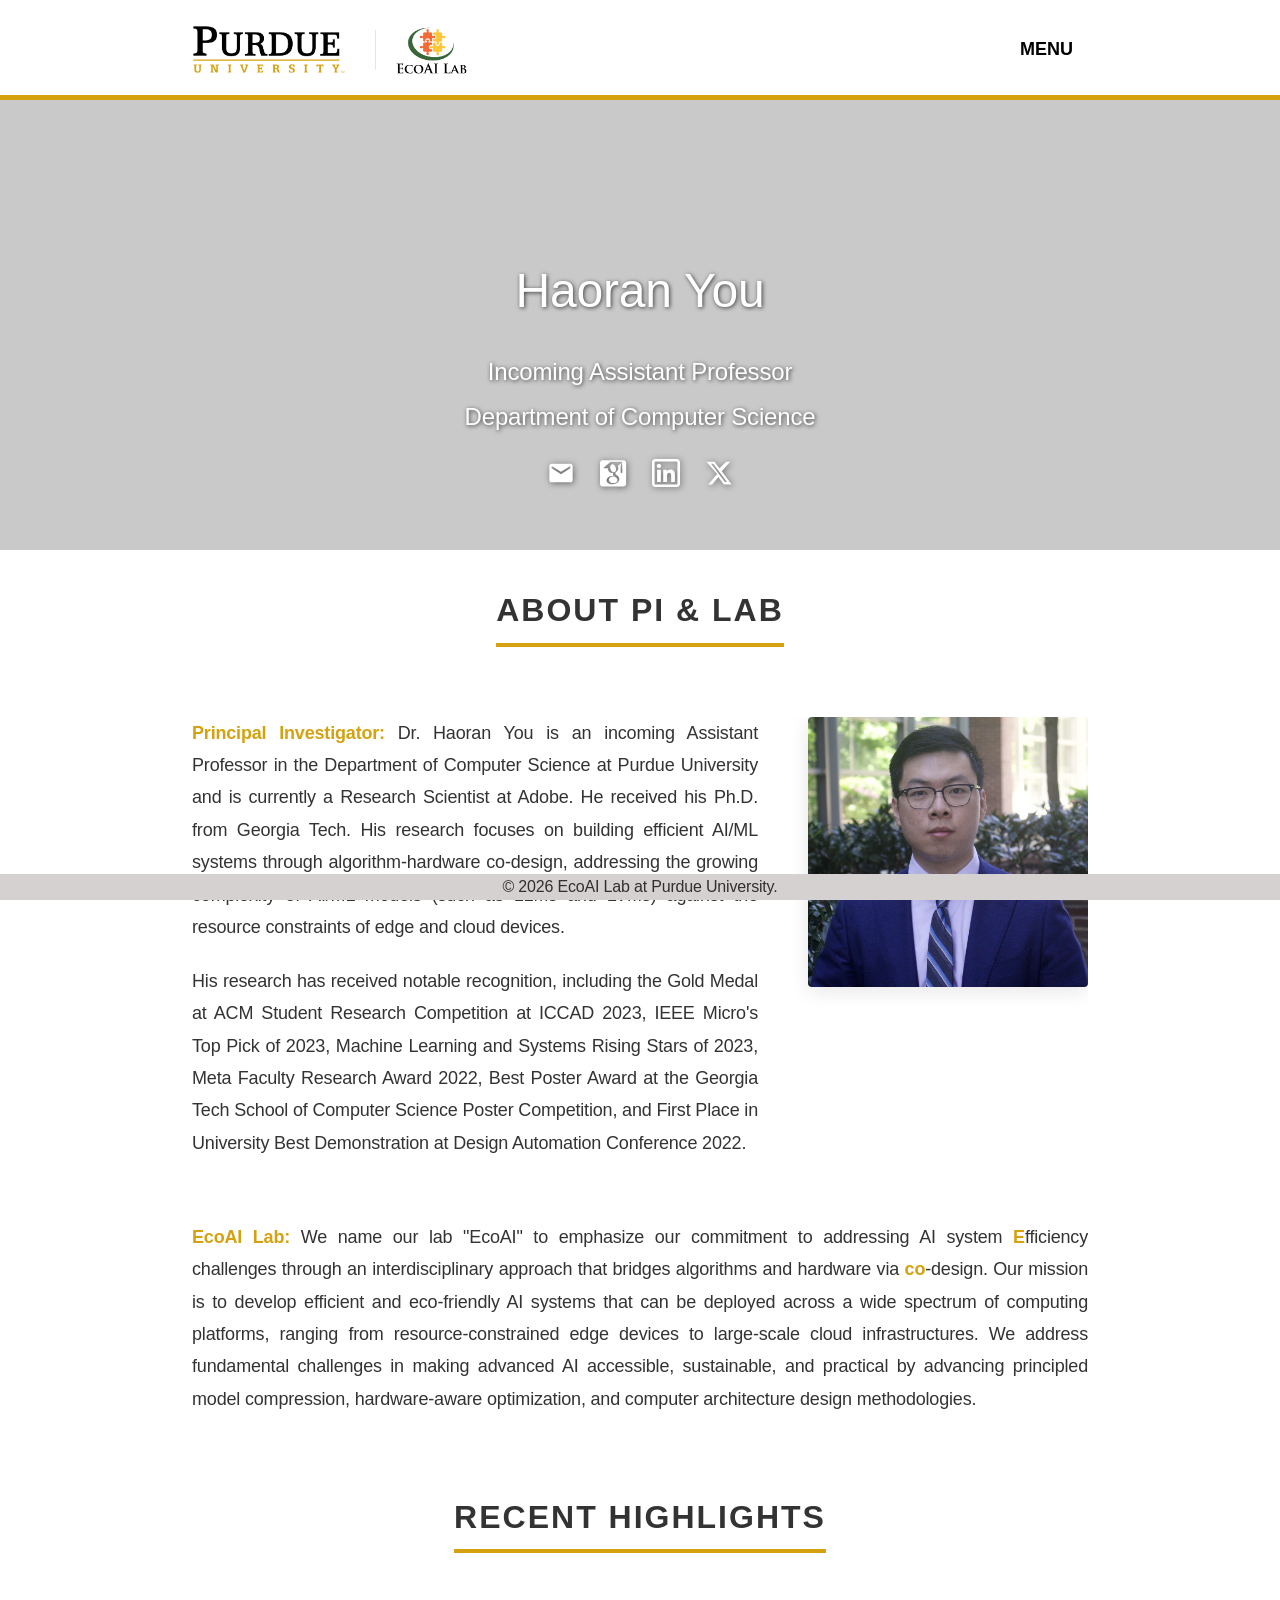
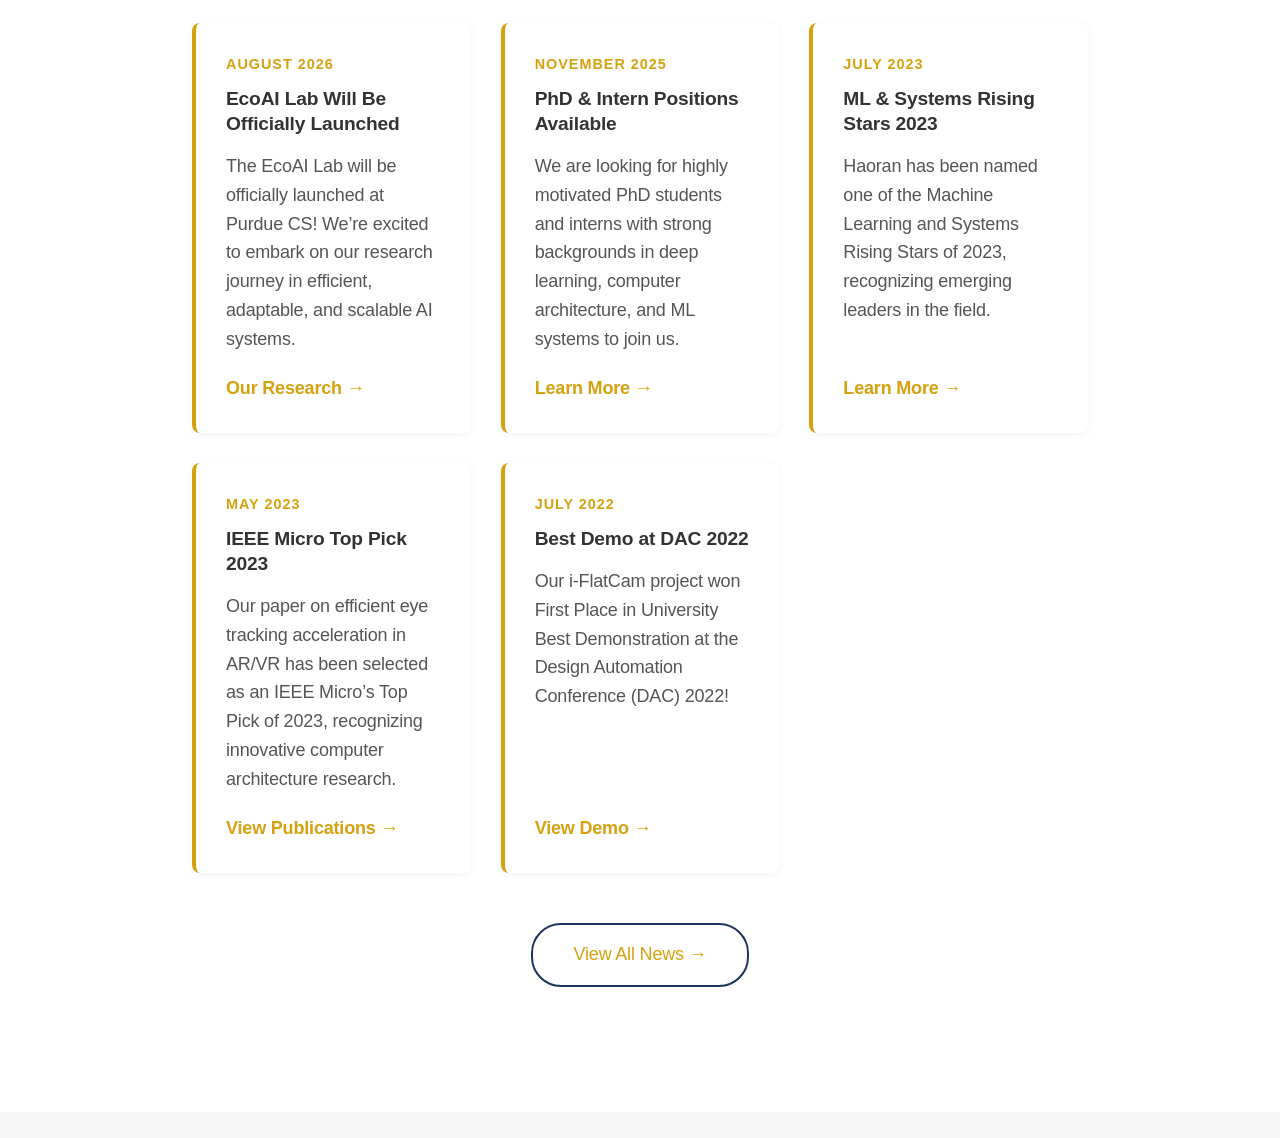
==== index.html @ 4d2df4fe "init commit" ====
<!DOCTYPE html>
<html class="no-js" lang="en-us">
<head>
	<meta name="generator" content="Hugo 0.55.6" />
	<meta charset="UTF-8">
	<meta name="viewport" content="width=device-width, initial-scale=1">
	<meta http-equiv="X-UA-Compatible" content="IE=edge">
	<title>EcoAI Lab</title>
	<script>(function(d,e){d[e]=d[e].replace("no-js","js");})(document.documentElement,"className");</script>
	<meta name="description" content="EcoAI Lab Website">
	<meta property="og:title" content="Home" />
<meta property="og:description" content="EcoAI Lab Website" />
<meta property="og:type" content="website" />
<meta property="og:url" content="http://localhost:1313/" />

<meta property="og:updated_time" content="2026-06-22T22:23:07-05:00"/>

	<meta name="twitter:card" content="summary"/>
<meta name="twitter:title" content="Home"/>
<meta name="twitter:description" content="EcoAI Lab Website"/>

	<link rel="dns-prefetch" href="//fonts.googleapis.com">
	<link rel="dns-prefetch" href="//fonts.gstatic.com">
	<link rel="alternate" type="application/rss+xml" href="/index.xml" title="EcoAI Lab">
	<link rel="stylesheet" href="https://cdnjs.cloudflare.com/ajax/libs/font-awesome/6.5.0/css/all.min.css">
	<link rel="stylesheet" href="https://fonts.googleapis.com/css?family=Open+Sans:400,400i,700">
	<link rel="stylesheet" href="/css/style.css">
	<link rel="stylesheet" href="/css/responsive-menu.css">
	<link rel="shortcut icon" href="/favicon.ico">
	
</head>
<body class="body">
	<div class="container container--outer">
		<header class="header">
	<div class="container">
		<div class="header__row">
			<div class="logo">
				<a href="https://www.purdue.edu" target="_blank" class="logo__university">
					<img src="/img/purdue-university-logo.png" alt="Purdue University" class="logo__university-img">
				</a>
				<span class="logo__separator"></span>
				<a class="logo__link" href="/" title="EcoAI Lab" rel="home">
					<img src="/img/ecoai.png" alt="EcoAI Lab" class="logo__ecoai-img">
					
				</a>
			</div>
			
<nav class="menu">
	<button class="menu__btn" aria-haspopup="true" aria-expanded="false" tabindex="0">
		<span class="menu__btn-title" tabindex="-1">Menu</span>
	</button>
	<ul class="menu__list">
		<li class="menu__item menu__item--active">
			<a class="menu__link" href="/">Home</a>
		</li>
		<li class="menu__item">
			<a class="menu__link" href="/news/">News</a>
		</li>
		<li class="menu__item">
			<a class="menu__link" href="/team/">Team</a>
		</li>
		<li class="menu__item">
			<a class="menu__link" href="/publications/">Publications</a>
		</li>
		<li class="menu__item">
			<a class="menu__link" href="/blogs/">Blogs</a>
		</li>
		<li class="menu__item">
			<a class="menu__link" href="/joinus/">Join Us</a>
		</li>
	</ul>
</nav>

		</div>
	</div>
    <script type="text/x-mathjax-config">
        MathJax.Hub.Config({ tex2jax: {inlineMath: [["$","$"],["\\(","\\)"]]} })
    </script>
</header>
		<div class="wrapper flex">
			<div class="primary">
			
<main class="main list" role="main">
	<div class="content main__content clearfix">
		<style>
.hero-section {
  position: relative;
  height: 50vh;
  min-height: 300px;
  background-image: url('/img/purdue_front_door.png');
  background-size: cover;
  background-position: center 85%;
  background-attachment: fixed;
  display: flex;
  align-items: flex-start;
  justify-content: center;
  padding: 0 5%;
  margin-left: calc(-50vw + 50%);
  margin-right: calc(-50vw + 50%);
  margin-top: -25px;
  width: 100vw;
}

.hero-section::before {
  content: '';
  position: absolute;
  top: 0;
  left: 0;
  right: 0;
  bottom: 0;
  background: rgba(255, 255, 255, 0.3);
  z-index: 1;
}

.hero-overlay {
  position: absolute;
  top: 0;
  left: 0;
  right: 0;
  bottom: 0;
  background: rgba(0, 0, 0, 0.3);
}

.hero-content {
  position: relative;
  z-index: 2;
  color: #333;
  width: 100%;
  text-align: center;
  padding-top: 160px;
}

.hero-content h1 {
  font-size: 3rem;
  margin-bottom: 30px;
  color: #fff;
  font-weight: 400;
  text-shadow: 1px 1px 4px rgba(0, 0, 0, 0.7);
}

.hero-content .prof-title {
  font-size: 1.5rem;
  color: #fff;
  margin-bottom: 5px;
  text-shadow: 1px 1px 4px rgba(0, 0, 0, 0.7);
}

.hero-content .prof-dept {
  font-size: 1.5rem;
  color: #fff;
  margin-bottom: 5px;
  text-shadow: 1px 1px 4px rgba(0, 0, 0, 0.7);
}

.hero-icons {
  margin-top: 15px;
}

.hero-icons a {
  display: inline-block;
  margin: 0 10px;
  color: #fff;
  font-size: 1.5rem;
  transition: color 0.3s;
  filter: drop-shadow(1px 1px 3px rgba(0, 0, 0, 0.5));
}

.hero-icons a:hover {
  color: #D5A10E;
}

.hero-icons svg {
  width: 28px;
  height: 28px;
  vertical-align: middle;
}

.content-section {
  position: relative;
  background: #fff;
  padding: 40px 0;
  z-index: 2;
}

.section-header {
  text-align: center;
  margin-bottom: 50px;
}

.section-header h2 {
  font-size: 2rem;
  font-weight: 700;
  text-transform: uppercase;
  letter-spacing: 2px;
  color: #333;
  display: inline-block;
  position: relative;
  padding-bottom: 15px;
}

.section-header h2::after {
  content: '';
  position: absolute;
  bottom: 0;
  left: 0;
  width: 100%;
  height: 4px;
  background: #D5A10E;
}

.bio-row {
  display: flex;
  align-items: flex-start;
  gap: 50px;
}

.bio-text {
  flex: 1;
  text-align: justify;
  text-justify: inter-word;
  hyphens: auto;
  line-height: 1.8;
  font-size: 18px;
}

.bio-text p {
  margin: 0 0 1.2em;
}

.bio-photo {
  flex: 0 0 280px;
}

.bio-photo img {
  width: 100%;
  border-radius: 4px;
  box-shadow: 0 4px 20px rgba(0, 0, 0, 0.1);
}

@media (max-width: 900px) {
  .bio-row {
    flex-direction: column-reverse;
    gap: 30px;
  }
  .bio-photo {
    flex: 0 0 auto;
    max-width: 280px;
    margin: 0 auto;
  }
}

@media (max-width: 767px) {
  .hero-content {
    padding-top: 100px;
  }
  .hero-content h1 {
    font-size: 2.2rem;
    margin-bottom: 20px;
  }
  .hero-content .prof-title,
  .hero-content .prof-dept {
    font-size: 1.2rem;
  }
  .hero-icons svg {
    width: 24px;
    height: 24px;
  }
}

/* News Section */
.news-section {
  background: #fff;
  padding: 60px 0;
}

.news-header {
  text-align: center;
  margin-bottom: 50px;
}

.news-header h2 {
  font-size: 2rem;
  font-weight: 700;
  color: #333;
  margin-bottom: 15px;
  position: relative;
  display: inline-block;
}

.news-header .header-line {
  width: 100%;
  height: 3px;
  background: #D5A10E;
  margin: 0 auto 10px;
}

.news-grid {
  display: grid;
  grid-template-columns: repeat(3, 1fr);
  gap: 30px;
  margin-bottom: 50px;
}

.news-card {
  background: #fff;
  border-radius: 8px;
  padding: 30px;
  border-left: 4px solid #D5A10E;
  box-shadow: 0 2px 10px rgba(0, 0, 0, 0.05);
  display: flex;
  flex-direction: column;
}

.news-card .news-date {
  color: #D5A10E;
  font-weight: 700;
  font-size: 0.9rem;
  text-transform: uppercase;
  letter-spacing: 1px;
  margin-bottom: 10px;
}

.news-card .news-title {
  font-size: 1.2rem;
  font-weight: 700;
  color: #333;
  margin-bottom: 15px;
  line-height: 1.3;
}

.news-card .news-desc {
  color: #555;
  line-height: 1.6;
  font-size: 18px;
  flex: 1;
  margin-bottom: 20px;
}

.news-card .news-link {
  color: #D5A10E;
  font-weight: 600;
  text-decoration: none;
  display: inline-block;
}

.news-card .news-link:hover {
  text-decoration: underline;
}

.news-btn-wrapper {
  text-align: center;
}

.news-btn {
  display: inline-block;
  padding: 15px 40px;
  border: 2px solid #1a365d;
  border-radius: 30px;
  color: #1a365d;
  font-weight: 600;
  text-decoration: none;
  transition: all 0.3s;
}

.news-btn:hover {
  background: #1a365d;
  color: #fff;
}

@media (max-width: 900px) {
  .news-grid {
    grid-template-columns: repeat(2, 1fr);
  }
}

@media (max-width: 600px) {
  .news-grid {
    grid-template-columns: 1fr;
  }
}
</style>

<div class="hero-section">
  <div class="hero-overlay"></div>
  <div class="hero-content">
    <h1>Haoran You</h1>
    <p class="prof-title">Incoming Assistant Professor</p>
    <p class="prof-dept">Department of Computer Science</p>
    <div class="hero-icons">
      <a href="mailto:haoran@purdue.edu" title="Email">
        <svg width="30" height="30" viewBox="0 0 24 24" fill="currentColor"><path d="M20 4H4c-1.1 0-2 .9-2 2v12c0 1.1.9 2 2 2h16c1.1 0 2-.9 2-2V6c0-1.1-.9-2-2-2zm0 4l-8 5-8-5V6l8 5 8-5v2z"/></svg>
      </a>
      <a href="https://scholar.google.com/citations?user=YJWCW8gAAAAJ" target="_blank" title="Google Scholar">
        <svg width="24" height="24" viewBox="128 128 820 768" fill="currentColor"><path d="M554.5 616.2c-3.9-0.5-9.9-0.7-18-0.7-13 0-25.8 0.9-38.5 2.6-12.6 1.7-25.8 4.8-39.4 9.2-13.6 4.4-25.5 10.1-35.7 16.9-10.2 6.9-18.6 16-25.2 27.4-6.6 11.4-9.9 24.4-9.9 38.8 0 13.7 2.9 26.3 8.6 37.5 5.8 11.3 13.3 20.6 22.5 27.8 9.2 7.2 19.9 13.4 32 18.4 12.1 5 24.4 8.6 36.8 10.7 12.4 2.1 24.8 3.1 37.4 3.1 14.2 0 27.9-1.6 41-4.8 13.1-3.2 25.3-8 36.4-14.4 11.2-6.4 20.1-15.3 26.9-26.9 6.7-11.5 10.1-24.9 10.1-40.1 0-6.1-0.9-12.1-2.6-18-1.7-5.9-3.5-11-5.3-15.5-1.8-4.4-5.2-9.5-9.9-15.3-4.8-5.8-8.4-10.1-10.9-12.9-2.5-2.8-7.2-7.1-14.2-12.7-7-5.6-11.5-9.2-13.4-10.7-2-1.5-7.1-5.2-15.3-11-8.2-5.8-12.7-9-13.4-9.4zM572.5 312.3c-7.6-15.3-17.9-28-30.9-38.1-13-10.1-27.4-15.1-43.1-15.1-10.3 0-20.4 2.4-30.4 7.2-9.9 4.8-18.1 11.2-24.5 19.3-11.3 14.5-16.9 34.1-16.9 58.9 0 11.3 1.2 23.2 3.7 35.9 2.5 12.6 6.3 25.3 11.6 37.9 5.3 12.6 11.7 24 19.1 34 7.5 10.1 16.7 18.3 27.6 24.7s22.8 9.6 35.5 9.6c9.1 0 18.6-2 28.5-6.1 9.9-4 18-9.4 24.1-16 13-13.7 19.5-33.2 19.5-58.5 0-14.5-2.1-29.9-6.3-46.2-4-16.3-9.9-32.1-17.5-47.5z" /><path d="M814.1 136.4H208c-44 0-80 36-80 80v612.9c0 44 36 80 80 80h606.1c44 0 80-36 80-80V216.4c0-44-36-80-80-80z m-41.8 71.1s-18.7 22.8 4.2 64.4c0 0 4.2 13.1 3.5 21.5 0 0-7.5 39.4 0.1 74 0 0 8.9 108.7 0.5 127.3 0 0-3.4 24.9-27.6 20.1 0 0-22.1 0-21.5-42.2 0 0-2.8-28.4 0-82.4 0 0 4.2-42.9 2.8-69.9 0 0-4.2-33.2 1.4-45 0 0 13.8-18.7 11.1-47.1l-0.5-1.9-98.7 77.4c1.3 2.2 2.6 4.3 3.8 6.5 9.3 17.2 14 36.8 14 58.9 0 17.7-3 33.6-9 47.7-6 14.1-13.3 25.5-21.9 34.2-8.6 8.7-17.1 16.7-25.6 23.9-8.5 7.2-15.7 14.8-21.7 22.6-6 7.9-9 15.9-9 24.3 0 8.8 3.9 17.5 11.8 25.9 7.9 8.5 17.3 16.8 28.3 25s22.1 17.2 33.3 27.1c11.2 9.8 20.7 22.6 28.5 38.3 7.9 15.7 11.8 33.1 11.8 52.3 0 22.3-6 43.6-18 63.7-17.4 29.9-43.1 52-77.1 66.1-34 14.1-70.6 21.2-109.9 21.2-32.4 0-62.6-5.1-90.7-15.3-28.1-10.2-49.3-27.1-63.5-50.6-8.8-14.5-13.3-30.5-13.3-48.2 0-19.9 5.5-38.3 16.4-55.2 10.9-16.9 25.5-31 43.6-42.3 32-20.1 81.6-32.4 148.6-36.8-7.9-10.1-13.7-19.1-17.5-27.1-3.8-8-5.7-17-5.7-27.1 0-9.8 2.6-20.2 7.7-31.3-11.3 1-19.6 1.5-25 1.5-36.3 0-66.9-11.8-91.8-35.5-24.9-23.7-37.4-53.7-37.4-90 0-4.3 0.2-8.5 0.6-12.7H220L437.3 182.6H802l-31.4 24.6 1.7 0.3z" /></svg>
      </a>
      <a href="https://www.linkedin.com/in/haoranyou" target="_blank" title="LinkedIn">
        <svg width="24" height="24" viewBox="0 0 352 352" fill="currentColor"><path d="M0,40v272c0,21.9,18.1,40,40,40h272c21.9,0,40-18.1,40-40V40c0-21.9-18.1-40-40-40H40C18.1,0,0,18.1,0,40z M312,32 c4.6,0,8,3.4,8,8v272c0,4.6-3.4,8-8,8H40c-4.6,0-8-3.4-8-8V40c0-4.6,3.4-8,8-8H312z M59.5,87c0,15.2,12.3,27.5,27.5,27.5 c15.2,0,27.5-12.3,27.5-27.5c0-15.2-12.3-27.5-27.5-27.5C71.8,59.5,59.5,71.8,59.5,87z M187,157h-1v-21h-45v152h47v-75 c0-19.8,3.9-39,28.5-39c24.2,0,24.5,22.4,24.5,40v74h47v-83.5c0-40.9-8.7-72-56.5-72C208.5,132.5,193.3,145.1,187,157z M64,288h47.5 V136H64V288z"/></svg>
      </a>
      <a href="https://x.com/ranery1998" target="_blank" title="X">
        <svg width="24" height="24" viewBox="0 0 24 24" fill="currentColor"><path d="M18.244 2.25h3.308l-7.227 8.26 8.502 11.24H16.17l-4.714-6.231-5.401 6.231H2.745l7.73-8.835L1.254 2.25H8.08l4.253 5.622zm-1.161 17.52h1.833L7.084 4.126H5.117z"/></svg>
      </a>
    </div>
  </div>
</div>

<div class="content-section">

<div class="section-header">
  <h2>About PI & Lab</h2>
</div>

<div class="bio-row">
  <div class="bio-text">
    <p>
    <strong style="color:#D5A10E">Principal Investigator:</strong> 
    Dr. Haoran You is an incoming Assistant Professor in the Department of Computer Science at Purdue University and is currently a Research Scientist at Adobe.
    <!-- Previously, he was a Research Scientist at Adobe, where he developed efficient GenAI models achieving 33% lower serving cost for Generative Fill and Remove tools in Photoshop, Lightroom, Express, and Firefly.  -->
    He received his Ph.D. from Georgia Tech. His research focuses on building efficient AI/ML systems through algorithm-hardware co-design, addressing the growing complexity of AI/ML models (such as LLMs and LVMs) against the resource constraints of edge and cloud devices.
    </p>
    <p>
    His research has received notable recognition, including the Gold Medal at ACM Student Research Competition at ICCAD 2023, IEEE Micro's Top Pick of 2023, Machine Learning and Systems Rising Stars of 2023, Meta Faculty Research Award 2022, Best Poster Award at the Georgia Tech School of Computer Science Poster Competition, and First Place in University Best Demonstration at Design Automation Conference 2022.
    </p>
    </p>
  </div>
  <div class="bio-photo">
    <img src="/img/haoran_profile_new.png" alt="Haoran You">
  </div>
</div>
</div>

<div class="bio-row">
<div class="bio-text">
    <p>
  <strong style="color:#D5A10E">EcoAI Lab:</strong>
  We name our lab "EcoAI" to emphasize our commitment to addressing AI system <strong style="color:#D5A10E">E</strong>fficiency challenges through an interdisciplinary approach that bridges algorithms and hardware via <strong style="color:#D5A10E">co</strong>-design. Our mission is to develop efficient and eco-friendly AI systems that can be deployed across a wide spectrum of computing platforms, ranging from resource-constrained edge devices to large-scale cloud infrastructures. We address fundamental challenges in making advanced AI accessible, sustainable, and practical by advancing principled model compression, hardware-aware optimization, and computer architecture design methodologies.
    </p>
</div>
</div>

<div class="news-section">

  <div class="section-header">
    <h2>Recent Highlights</h2>
  </div>

<p><div class="news-grid">
    <div class="news-card">
      <div class="news-date">August 2026</div>
      <div class="news-title">EcoAI Lab Will Be Officially Launched</div>
      <div class="news-desc">The EcoAI Lab will be officially launched at Purdue CS! We&rsquo;re excited to embark on our research journey in efficient, adaptable, and scalable AI systems.</div>
      <a href="/publications/" class="news-link">Our Research →</a>
    </div>
    <div class="news-card">
      <div class="news-date">November 2025</div>
      <div class="news-title">PhD &amp; Intern Positions Available</div>
      <div class="news-desc">We are looking for highly motivated PhD students and interns with strong backgrounds in deep learning, computer architecture, and ML systems to join us.</div>
      <a href="/joinus/" class="news-link">Learn More →</a>
    </div>
    <div class="news-card">
      <div class="news-date">July 2023</div>
      <div class="news-title">ML &amp; Systems Rising Stars 2023</div>
      <div class="news-desc">Haoran has been named one of the Machine Learning and Systems Rising Stars of 2023, recognizing emerging leaders in the field.</div>
      <a href="https://mlcommons.org/2023/07/introducing-the-2023-mlcommons-rising-stars/" class="news-link">Learn More →</a>
    </div>
    <div class="news-card">
      <div class="news-date">May 2023</div>
      <div class="news-title">IEEE Micro Top Pick 2023</div>
      <div class="news-desc">Our paper on efficient eye tracking acceleration in AR/VR has been selected as an IEEE Micro&rsquo;s Top Pick of 2023, recognizing innovative computer architecture research.</div>
      <a href="https://ieeexplore.ieee.org/document/10123119" class="news-link">View Publications →</a>
    </div>
    <div class="news-card">
      <div class="news-date">July 2022</div>
      <div class="news-title">Best Demo at DAC 2022</div>
      <div class="news-desc">Our i-FlatCam project won First Place in University Best Demonstration at the Design Automation Conference (DAC) 2022!</div>
      <a href="img/i-FlatCam-demo.gif" class="news-link">View Demo →</a>
    </div>
  </div>
    <div class="news-btn-wrapper">
    <a href="/news/" class="news-btn">View All News →</a>
  </div></p>

<p></div></p>

	</div>
</main>

			</div>
			
		</div>
		<footer class="footer">
	<div class="container footer__container flex">
		
		<div class="footer__copyright">
			&copy; 2026 EcoAI Lab at Purdue University.
		</div>
	</div>
    <script async src="//busuanzi.ibruce.info/busuanzi/2.3/busuanzi.pure.mini.js">
    </script>
    
</footer>
	</div>
<script async defer src="/js/menu.js"></script>
<script src="/js/responsive-menu.js"></script><script data-no-instant>document.write('<script src="/livereload.js?port=1313&mindelay=10"></' + 'script>')</script></body>
</html>
---- css/style.css ----
*,
*::before,
*::after {
	box-sizing: border-box;
}

article,
aside,
dialog,
figcaption,
figure,
footer,
header,
hgroup,
main,
nav,
section {
	display: block;
}

:focus::-webkit-input-placeholder {
	color: transparent;
}

:focus::-moz-placeholder {
	color: transparent;
}

:focus:-moz-placeholder {
	color: transparent;
}

:focus:-ms-input-placeholder {
	color: transparent;
}

/* Structure */
html {
	font-size: 100%;
	-ms-text-size-adjust: none;
	-webkit-text-size-adjust: none;
}

html {
	overflow-y: scroll;
}

body {
	margin: 0;
	font-family: 'Inter', -apple-system, BlinkMacSystemFont, 'Segoe UI', sans-serif;
	font-size: 18px;
	font-weight: 450;
	line-height: 1.65;
	letter-spacing: -0.01em;
	word-wrap: break-word;
	background: #f7f7f7;
	color: #333;
	-webkit-font-smoothing: antialiased;
	min-height: 100vh;
	display: flex;
	flex-direction: column;
}

.container {
	position: relative;
	width: 100%;
	max-width: 100%;
	/* max-width: 1330px; */
	margin: 0 auto;
	padding: 0;
	box-sizing: border-box;
}

.container--outer {
	margin: 0 auto;
	width: 100%;
	flex: 1;
	display: flex;
	flex-direction: column;
	/* box-shadow: 0 0 10px rgba(50, 50, 50, .17); */
}

.wrapper {
	padding: 25px 15%;
	background: #fff;
	flex: 1;
}

.flex {
	display: -webkit-flex;
	display: flex;
}

.primary {
	-webkit-flex: 1 0 100%;
	flex: 1 0 100%;
	-webkit-order: 1;
	order: 1;
	min-width: 0;
}

.sidebar {
	-webkit-flex: 1 0 31.66%;
	flex: 1 0 31.66%;
	-webkit-order: 2;
	order: 2;
	min-width: 0;
	margin: 0 0 0 2.5%;
}

.sidebar--left {
	-webkit-order: 0;
	order: 0;
	margin: 0 2.5% 0 0;
}

.clearfix {
	display: block;
}

.clearfix::after {
	display: block;
	height: 0;
	padding: 0;
	margin: 0;
	clear: both;
	line-height: 0;
	visibility: hidden;
	content: "";
}

input,
button,
select,
optgroup,
textarea {
	margin: 0;
	font-family: inherit;
	font-size: inherit;
	line-height: inherit;
}

/* Button */
.btn {
	padding: 5px 10px;
	font-weight: 700;
	color: #fff;
	white-space: pre-line;
	background: #2a2a2a;
}

.btn:hover {
	color: #fff;
	background: #D5A10E;
}

/* Animation */
.menu__item,
.btn {
	transition: background-color .25s ease-out;
}

/* Typography */
h1,
h2,
h3,
h4,
h5,
h6 {
	margin: 0 0 20px;
	margin: 0 0 1.25rem;
	font-weight: 700;
	line-height: 1.3;
	color: #000;
}

h1 {
	font-size: 32px;
	font-size: 2rem;
}

h2 {
	font-size: 24px;
	font-size: 1.5rem;
}

h3 {
	font-size: 20px;
	font-size: 1.25rem;
}

h4 {
	font-size: 18px;
	font-size: 1.125rem;
}

h5 {
	font-size: 16px;
	font-size: 1rem;
}

h6 {
	font-size: 16px;
	font-size: 1rem;
}

a {
	color: #000;
	/* color: #D5A10E; */
	text-decoration: none;
}

a:hover {
	color: #D5A10E;
}

hr {
	margin: 0 0 20px;
	border: 0;
	border-top: 1px solid #dadada;
}

p {
	margin: 0 0 20px;
	margin: 0 0 1.25rem;
}

b,
strong {
	font: inherit;
	/* font-weight: 700; */
	font-weight: 600;
}

i,
em {
	font: inherit;
	font-style: italic;
}

ol,
ul {
	padding: 0;
	margin: 0;
}

small {
	font-size: 12px;
	font-size: .75rem;
}

mark {
	background-color: #fd5;
}

figure {
	margin: 0 0 20px;
	margin: 0 0 1.25rem;
}

figcaption {
	margin-top: 4px;
	margin-top: .25rem;
	color: #666;
}

figcaption h4 {
	margin: 0;
	color: inherit;
}

pre,
code,
kbd,
samp {
	font-family: SFMono-Regular, Menlo, Monaco, Consolas, "Liberation Mono", "Courier New", monospace;
	font-size: inherit;
}

pre,
code {
	background-color: #f5f5f5;
	border: 1px solid #ebebeb;
}

code {
	padding: 0 5px;
	color: #c33;
}

pre {
	display: block;
	padding: 0;
	padding: 1.25rem;
	margin-bottom: 20px;
	margin-bottom: 1.25rem;
	overflow: auto;
	color: #000;
}

pre code {
	padding: 0;
	color: inherit;
	white-space: inherit;
	background: inherit;
	border: 0;
}

kbd {
	padding: 2px 3px;
	color: #fff;
	background-color: #2a2a2a;
}

blockquote {
	display: block;
	padding: 5px 0 5px 15px;
	margin: 0 0 20px;
	margin: 0 0 1.25rem;
	line-height: 1.6;
	border-left: 5px solid #D5A10E;
}

blockquote p:last-child {
	margin: 0;
}

blockquote footer {
	text-align: right;
}

sup,
sub {
	font-size: 10px;
	font-size: .625rem;
	font-style: normal;
}

sup {
	vertical-align: super;
}

sub {
	vertical-align: sub;
}

abbr[title] {
	text-decoration: none;
	cursor: help;
	border-bottom: 1px dotted #000;
}

q {
	font-style: italic;
}

address {
	margin-bottom: 20px;
	margin-bottom: 1.25rem;
	font-family: "Consolas", Courier New, Courier, monospace;
	line-height: 1.5;
}

dl {
	margin: 0 0 10px 20px;
}

dt,
dd {
	display: list-item;
}

dt {
	font-weight: bold;
	list-style-type: square;
}

dd {
	margin-left: 20px;
	list-style-type: circle;
}

select {
	max-width: 100%;
}

.warning {
	padding: 20px 10px;
	text-align: center;
	border: 1px solid #ddd;
}

.warning__icon {
	margin-bottom: 20px;
	fill: #ddd;
}

/* Header */
.header {
	background: #fff;
	position: sticky;
	top: 0;
	z-index: 1000;
}

.header__row {
	display: flex;
	align-items: center;
	justify-content: space-between;
	padding: 25px 15%;
	position: relative;
}

.header__row::after {
	content: '';
	position: absolute;
	bottom: 0;
	left: 50%;
	transform: translateX(-50%);
	width: 100vw;
	height: 5px;
	background: #D5A10E;
}

.logo {
	display: flex;
	align-items: center;
}

.logo__link {
	display: flex;
	flex-direction: column;
	justify-content: center;
	text-transform: none;
}

.logo__title {
	font-size: 32px;
	font-size: 2rem;
	font-weight: 700;
	line-height: 1;
	color: #000;
}

.logo__tagline {
	display: inline-block;
	padding-top: 10px;
	margin-top: 10px;
	font-size: 14px;
	font-size: .875rem;
	font-weight: 700;
	line-height: 1;
	color: #D5A10E;
	border-top: 1px solid #ebebeb;
}

.logo__university {
	display: inline-block;
	margin-right: 8px;
}

.logo__university-img {
	height: 50px;
	width: auto;
}

.logo__ecoai-img {
	height: 50px;
	width: auto;
}

.logo__separator {
	display: inline-block;
	width: 1px;
	height: 40px;
	background: rgba(0, 0, 0, .1);
	margin: 0 20px;
	vertical-align: middle;
}

.divider {
	height: 5px;
	margin: 0;
	background: #D5A10E;
	border: 0;
}

/* Main menu */
.no-js .menu__btn {
	display: none;
}

.menu__btn {
	display: block;
	width: 100%;
	padding: 0;
	font: inherit;
	color: #000;
	background: #fff;
	border: 0;
	outline: 0;
}

.menu__btn-title {
	position: relative;
	display: block;
	padding: 10px 15px;
	padding: .625rem .9375rem;
	font-weight: 700;
	text-align: right;
	text-transform: uppercase;
	cursor: pointer;
	-webkit-user-select: none;
	-moz-user-select: none;
	-ms-user-select: none;
	-o-user-select: none;
	user-select: none;
}

:focus > .menu__btn-title {
	box-shadow: inset 0 0 1px 3px #D5A10E;
}

button:not(:-moz-focusring):focus > .menu__btn-title {
	box-shadow: none;
}

.menu__btn:focus,
.menu__btn-title:focus {
	outline: 0;
}

.js .menu__btn--active {
	color: #D5A10E;
}

.menu__list {
	list-style: none;
	background: #fff;
}

.menu__item:hover {
	background: transparent;
}

.menu__item:first-child {
	border: 0;
}

.menu__item--active .menu__link {
	color: #D5A10E;
}

.menu__link {
	display: block;
	padding: 10px 15px;
	padding: .625rem .9375rem;
	font-weight: 700;
	color: #000;
	text-transform: uppercase;
}

.menu__link:hover {
	color: #D5A10E;
}

.js .menu__list {
	position: absolute;
	z-index: 1000;
	width: auto;
	right: 0;
	top: 100%;
	visibility: hidden;
	-webkit-transform: scaleY(0);
	transform: scaleY(0);
	-webkit-transform-origin: top right;
	transform-origin: top right;
	background: rgba(42, 42, 42, 0.95);
	border-radius: 4px;
	box-shadow: 0 4px 12px rgba(0, 0, 0, 0.3);
	min-width: 150px;
}

.js .menu__list--active {
	visibility: visible;
	-webkit-transform: scaleY(1);
	transform: scaleY(1);
}

.js .menu__list .menu__link {
	color: #fff;
	display: block;
	padding: 12px 20px;
}

.js .menu__list .menu__link:hover {
	background: rgba(255, 255, 255, 0.1);
	color: #fff;
}

.menu__list--transition {
	transition: visibility .15s ease, transform .15s ease, -webkit-transform .15s ease;
}

@media screen and (min-width: 767px) {
	.menu {
		border-bottom: none;
	}

	.menu__btn {
		display: none;
	}

	.menu__list,
	.js .menu__list {
		position: relative;
		display: -webkit-flex;
		display: flex;
		-webkit-flex-wrap: wrap;
		flex-wrap: wrap;
		visibility: visible;
		border: 0;
		-webkit-transform: none;
		transform: none;
		border-radius: 4px;
		overflow: hidden;
		background: #fff;
		box-shadow: none;
		min-width: auto;
		width: auto;
		right: auto;
		top: auto;
	}

	.js .menu__list .menu__link {
		color: #000;
		padding: 10px 15px;
	}

	.js .menu__list .menu__link:hover {
		background: transparent;
		color: #D5A10E;
	}

	.menu__item {
		border-left: 1px solid rgba(0, 0, 0, .1);
	}
}

/* Posts/Pages */
.post__header,
.main__header {
	margin-bottom: 20px;
	margin-bottom: 1.25rem;
}

.main__title {
	font-size: 28px;
	font-size: 1.75rem;
}

.main {
	margin: 0;
	padding: 0;
	width: 100%;
}

.main__content {
	margin-bottom: 20px;
	margin-bottom: 1.25rem;
	margin-left: 0;
	padding-left: 0;
}

.main__content > *:first-child {
	margin-top: 0;
}

.meta {
	font-size: 13px;
	font-size: .8125rem;
	vertical-align: baseline;
}

.meta,
.meta a {
	color: #666;
}

.meta a:hover {
	color: #D5A10E;
}

.meta__item {
	display: inline;
	margin-left: 15px;
}

.meta__item:first-child {
	margin-left: 0;
}

.meta__icon {
	margin-right: 5px;
	vertical-align: middle;
	fill: #c4c4c4;
}

.meta__text {
	vertical-align: middle;
}

.post__title {
	margin: 0;
}

.post__meta {
	padding: 5px 0;
	margin-top: 10px;
	margin-top: .625rem;
	border-top: 1px dotted #ebebeb;
	border-bottom: 1px dotted #ebebeb;
}

.post__lead {
	margin-top: 4px;
	margin-top: .25rem;
	margin-bottom: 0;
	font-size: 16px;
	font-size: 1rem;
	font-style: italic;
}

.post__thumbnail {
	max-width: 1030px;
	margin: 0 0 20px;
	margin-bottom: 0 0 1.25rem;
}

.post__thumbnail img {
	width: 100%;
}

.content a,
.warning a {
	/* font-weight: 700; */
	font-weight: 500;
	color: #D5A10E;
}

.content a:hover,
.warning a:hover {
	color: #D5A10E;
	text-decoration: underline;
}

.content .alignnone {
	display: block;
	margin: 20px 0;
	margin: 1.25rem 0;
}

.content .aligncenter {
	display: block;
	margin: 20px auto;
	margin: 1.25rem auto;
}

.content .alignleft {
	display: inline;
	float: left;
	margin: 5px 20px 20px 0;
	margin: .3125rem 1.25rem 1.25rem 0;
}

.content .alignright {
	display: inline;
	float: right;
	margin: 5px 0 20px 20px;
	margin: .3125rem 0 1.25rem 1.25rem;
}

.content ul {
	list-style: square;
}

.content ol {
	list-style: decimal;
}

.content ul,
.content ol {
	margin: 0 0 20px 40px;
}

.content ul ul,
.content ol ol,
.content ol ul,
.content ul ol {
	margin: 0 0 0 40px;
}

.content li {
	margin-bottom: 5px;
}

.post__footer {
	margin-top: 20px;
	margin-top: 1.25rem;
}

/* Post tags */
.tags {
	margin-bottom: 20px;
	margin-bottom: 1.25rem;
	font-size: 12px;
	font-size: .75rem;
	line-height: 1;
	color: #fff;
}

.tags__list {
	list-style: none;
}

.tags__item {
	float: left;
	margin: 0 6px 6px 0;
	margin: 0 .375rem .375rem 0;
	text-transform: uppercase;
	background: #2a2a2a;
}

.tags__item:hover {
	background: #D5A10E;
}

.tags__link,
.tags__link:hover {
	display: block;
	padding: 10px 15px;
}

.tags__badge {
	float: left;
	width: 32px;
	height: 32px;
	padding: 8px;
	margin-right: 6px;
	background: #D5A10E;
	fill: #fff;
}

/* Table of Contents */
.toc {
	margin-bottom: 20px;
	font-weight: 700;
	color: #7a8288;
	background: #fff;
	border-color: #ebebeb;
	border-style: solid;
	border-top-width: 1px;
	border-right-width: 1px;
	border-bottom-width: 0;
	border-left-width: 1px;
}

.toc__title {
	padding: 5px 10px;
	color: #fff;
	text-transform: uppercase;
	-webkit-user-select: none;
	-moz-user-select: none;
	-ms-user-select: none;
	-o-user-select: none;
	user-select: none;
	background: #2a2a2a;
}

.toc__menu ul {
	margin: 0;
	list-style: none;
}

.toc__menu ul ul ul a {
	padding-left: 25px;
}

.toc__menu ul ul ul ul a {
	padding-left: 45px;
}

.toc__menu ul ul ul ul ul a {
	padding-left: 65px;
}

.toc__menu ul ul ul ul ul ul a {
	padding-left: 85px;
}

.toc__menu li {
	margin: 0;
}

.toc__menu a {
	display: block;
	padding: 5px 10px;
	color: #D5A10E;
	border-bottom: 1px solid #ebebeb;
}

.toc__menu a:hover {
	text-decoration: underline;
}

/* Author Box */
.authorbox {
	padding: 25px 0;
	margin-bottom: 25px;
	line-height: 1.5;
	border-top: 1px solid #ebebeb;
	border-bottom: 1px solid #ebebeb;
}

.authorbox__avatar {
	float: left;
	padding: 3px;
	margin: 0 25px 0 0;
	border: 1px solid #ebebeb;
}

.authorbox__header {
	margin-bottom: 10px;
}

.authorbox__name {
	font-size: 16px;
	font-size: 1rem;
	font-weight: 700;
}

/* List content */
.list__item {
	padding-bottom: 20px;
	padding-bottom: 1.25rem;
	margin-bottom: 20px;
	margin-bottom: 1.25rem;
	border-bottom: 1px solid #ebebeb;
}

.list__header {
	margin-bottom: 10px;
	margin-bottom: .625rem;
}

.list__meta {
	margin-top: 5px;
}

.list__thumbnail {
	float: left;
	margin: 0 20px 0 0;
}

.list__thumbnail img {
	width: 100%;
	max-width: 235px;
}

.list__footer-readmore {
	float: right;
	margin-top: 10px;
}

/* Pagination */
.pagination {
	margin-top: 20px;
}

.pagination__item {
	display: inline-block;
	padding: 10px 15px;
	font-weight: 700;
	color: #000;
	background: #f5f5f5;
}

.pagination__item:hover,
.pagination__item--current {
	color: #fff;
	background: #D5A10E;
}

/* Post Navigation */
.post-nav {
	-webkit-justify-content: space-between;
	justify-content: space-between;
	padding-top: 25px;
	padding-bottom: 25px;
	margin-bottom: 25px;
	border-bottom: 1px solid #ebebeb;
}

.post-nav__caption {
	display: block;
	margin-bottom: 5px;
	font-weight: 700;
	line-height: 1;
	text-transform: uppercase;
}

.post-nav__post-title {
	margin-bottom: 0;
	overflow: hidden;
	font-size: 13px;
	font-size: .8125rem;
}

.post-nav__item {
	-webkit-flex: 1 1 50%;
	flex: 1 1 50%;
	max-width: 48%;
}

.post-nav__item--next {
	margin-left: auto;
	text-align: right;
}

.post-nav__link {
	display: block;
}

/* Images / Video */
img {
	width: auto\9; /* ie8 */
	max-width: 100%;
	height: auto;
	vertical-align: bottom;
}

iframe,
embed,
object,
video {
	max-width: 100%;
}

/* Table */
table {
	width: 100%;
	margin-bottom: 20px;
	margin-bottom: 1.25rem;
	border-spacing: 0;
	border-collapse: collapse;
	border-top: 1px solid #ebebeb;
	border-left: 1px solid #ebebeb;
}

td,
th {
	padding: 5px 10px;
	border-right: 1px solid #ebebeb;
	border-bottom: 1px solid #ebebeb;
}

th {
	font-weight: 700;
}

/* Forms */
input {
	padding: 5px;
	font-size: 12px;
	vertical-align: middle;
	background: #f5f5f5;
	border: 1px solid #ebebeb;
	transition: all .25s ease-in-out;
}

input[type=text],
input[type=email],
input[type=tel],
input[type=url] {
	width: 60%;
}

input[type=text]:hover,
input[type=email]:hover,
input[type=tel]:hover,
input[type=url]:hover,
textarea:hover {
	border: 1px solid #aaa;
}

input[type=submit],
input[type=reset] {
	display: inline-block;
	min-width: 150px;
	padding: 10px 15px;
	font-weight: 700;
	color: #fff;
	text-transform: uppercase;
	cursor: pointer;
	background: #2a2a2a;
	border: 0;
	transition: all .1s linear;
	-webkit-appearance: none;
}

input[type=submit]:hover,
input[type=reset]:hover {
	background: #D5A10E;
}

textarea {
	width: 96%;
	padding: 5px;
	overflow: auto;
	line-height: 1.5;
	resize: vertical;
	background: #f5f5f5;
	border: 1px solid rgba(0, 0, 0, .1);
}

/* Profile */
.profile__container {
	text-align: center;
}

.profile__avatar {
	width: 126px;
	height: 126px;
	display: inline-block;
	background-size: cover;
	border-radius: 50%;
	-moz-border-radius: 50%;
	border: 2px solid #fff;
	box-shadow: 0 0 0 3px #c5273c;
}

.profile__name {
	text-align: center;
}

/* Widgets */
.widget {
	margin-bottom: 25px;
	overflow: hidden;
}

.widget:last-child {
	margin-bottom: 0;
}

.widget__title {
	position: relative;
	padding-bottom: 5px;
	font-size: 16px;
	font-size: 1rem;
	text-transform: uppercase;
	border-bottom: 3px solid #D5A10E;
}

.widget__item {
	display: block;
	padding: 5px 0;
	border-bottom: 1px dotted #ebebeb;
}

.widget__item:first-child {
	padding-top: 0;
}

/* Search widget */
.widget-search__form {
	display: block;
	padding: 5%;
	margin: 0 auto;
	background: #f5f5f5;
}

.widget-search__form .widget-search__submit {
	display: none;
}

.widget-search__field {
	position: relative;
	display: block;
	width: 90%;
	padding: 8px;
	margin: 0 auto;
	font-size: 11px;
	cursor: pointer;
	background: #fff;
	border: 1px solid #ebebeb;
	border-radius: 0;
	outline-offset: -2px;
	transition: none;
	-webkit-appearance: none;
}

.widget-search__field:active,
.widget-search__field:focus {
	cursor: text;
}

/* Social widget */
.widget-social__item {
	padding: 0;
	border: 0;
}

.widget-social__link {
	display: block;
	margin: 0 0 8px;
	white-space: normal;
}

.widget-social__link-icon {
	margin: 0 5px 0 0;
	vertical-align: middle;
	fill: #fff;
}

/* Tags Widget */
.widget-taglist__link {
	display: inline-block;
	margin: 0 4px 8px 0;
	font-size: 12px;
	text-transform: uppercase;
}

/* Languages Widget */
.widget-languages__link {
	display: block;
}

.widget-languages__link:hover .widget-languages__link-btn {
	color: #fff;
	background: #D5A10E;
}

.widget-languages__link-btn {
	display: inline-block;
}

/* Footer */
.footer {
	padding: 0 15%;
	font-size: 16px;
	color: #322f2f;
	text-align: center;
	background: #d6d1d1;
	position: sticky;
	bottom: 0;
	z-index: 1000;
}

.footer__inner {
	background: #2a2a2a;
	padding: 12px 20px;
	border-top: 3px solid #D5A10E;
}

.footer__container {
	-webkit-flex-flow: row wrap;
	flex-flow: row wrap;
	-webkit-justify-content: center;
	justify-content: center;
}

.footer__links {
	-webkit-order: 1;
	order: 1;
	text-align: center;
}

.footer__copyright {
	text-align: center;
}

.footer a {
	color: #fff;
}

.footer a:hover {
	text-decoration: underline;
}

/* Media Queries */
@media screen and (max-width: 1475px) {
	.container--outer {
		width: 100%;
	}
}

@media screen and (max-width: 900px) {
	.container--outer {
		width: 100%;
		margin: 0 auto;
	}

	.wrapper {
		padding: 20px 15%;
	}

	.header__row {
		padding: 20px 15%;
	}

	.widget {
		margin-bottom: 30px;
	}

	.footer__container {
		display: block;
	}

	.footer__links {
		padding-bottom: 8px;
		padding-bottom: 0.5rem;
		text-align: center;
	}

	.footer__copyright {
		text-align: center;
	}
}

@media screen and (max-width: 767px) {
	.wrapper {
		display: block;
		padding: 20px 5%;
	}

	.sidebar {
		float: none;
		width: 100%;
		margin: 0;
	}

	.header__row {
		flex-direction: row;
		padding: 12px 4%;
		gap: 10px;
	}

	.header__row::after {
		left: 0;
		right: 0;
	}

	.logo {
		flex-direction: row;
		gap: 8px;
	}

	.logo__title {
		font-size: 22px;
		font-size: 1.375rem;
	}

	.logo__university {
		margin-right: 8px;
	}

	.logo__university-img {
		height: 40px;
	}

	.logo__ecoai-img {
		height: 40px;
	}

	.logo__separator {
		margin: 0 12px;
		height: 35px;
	}

	.menu {
		position: relative;
	}

	.sidebar {
		margin-top: 20px;
	}
}

@media screen and (max-width: 620px) {
	input[type=text],
	input[type=email],
	input[type=tel],
	input[type=url] {
		width: 88%;
	}

	.wrapper {
		padding: 15px 3%;
	}

	.header__row {
		padding: 10px 3%;
	}

	.header__row::after {
		left: 0;
		right: 0;
	}

	.logo__title {
		font-size: 20px;
	}

	.logo__university-img {
		height: 35px;
	}

	.logo__ecoai-img {
		height: 35px;
	}

	.logo__university {
		margin-right: 5px;
	}

	.logo__separator {
		margin: 0 8px;
		height: 30px;
	}

	.meta__item {
		display: block;
		margin-left: 0;
	}

	.authorbox {
		text-align: center;
	}

	.authorbox__avatar {
		display: inline-block;
		float: none;
		margin: 0 0 20px;
	}

	.post-nav {
		display: block;
	}

	.post-nav__item {
		min-width: 100%;
		text-align: center;
	}

	.post-nav__item--prev {
		padding-bottom: 25px;
	}

	.content ul,
	.content ol {
		margin: 0 0 20px 20px;
	}

	.content ul ul,
	.content ol ol,
	.content ol ul,
	.content ul ol {
		margin: 0 0 0 20px;
	}

	.list__thumbnail {
		max-width: 80px;
	}

	.list__title {
		font-size: 16px;
		font-size: 1rem;
	}

	.list__lead {
		font-size: 14px;
		font-size: .875rem;
	}

	.list__meta {
		display: block;
		font-size: 11px;
		font-size: .6875rem;
	}
}
---- css/responsive-menu.css ----
/**
 * Responsive menu and layout styles
 * Fixes for zoom levels and narrow screen widths
 */

/* ========================================
   HEADER / TOP BAR RESPONSIVE FIXES
   ======================================== */

/* Ensure header row doesn't break at intermediate widths */
.header__row {
    flex-wrap: nowrap;
    align-items: center;
}

/* Logo responsive sizing */
.logo {
    flex-shrink: 0;
    min-width: 0;
}

.logo__university-img,
.logo__ecoai-img {
    max-height: 50px;
    height: auto;
    width: auto;
}

/* Menu button styling for consistency */
.menu__btn-title {
    white-space: nowrap;
}

/* Responsive header at various zoom levels / widths */
@media screen and (max-width: 1100px) {
    .logo__university-img,
    .logo__ecoai-img {
        max-height: 45px;
    }
    
    .logo__separator {
        margin: 0 15px;
        height: 35px;
    }
}

@media screen and (max-width: 900px) {
    .logo__university-img,
    .logo__ecoai-img {
        max-height: 40px;
    }
    
    .logo__separator {
        margin: 0 12px;
        height: 32px;
    }
}

@media screen and (max-width: 767px) {
    .header__row {
        justify-content: space-between;
    }
    
    .logo__university-img,
    .logo__ecoai-img {
        max-height: 35px;
    }
    
    .logo__separator {
        margin: 0 10px;
        height: 28px;
    }
}

@media screen and (max-width: 500px) {
    .header__row {
        padding: 8px 3% !important;
    }
    
    .logo__university-img,
    .logo__ecoai-img {
        max-height: 30px;
    }
    
    .logo__separator {
        margin: 0 6px;
        height: 24px;
    }
    
    .logo__university {
        margin-right: 0;
    }
}

@media screen and (max-width: 380px) {
    .logo__university-img,
    .logo__ecoai-img {
        max-height: 25px;
    }
    
    .logo__separator {
        margin: 0 4px;
        height: 20px;
    }
}

/* ========================================
   HOMEPAGE CONTENT RESPONSIVE FIXES
   ======================================== */

/* Ensure bio-row doesn't overflow */
.bio-row {
    overflow: hidden;
}

.bio-text {
    min-width: 0; /* Allow text to shrink properly in flex */
    overflow-wrap: break-word;
    word-wrap: break-word;
}

.bio-photo {
    flex-shrink: 0;
}

/* Force stacking at narrower widths to prevent text overlap */
@media screen and (max-width: 1000px) {
    .bio-row {
        gap: 35px;
    }
    
    .bio-photo {
        flex: 0 0 240px;
    }
}

@media screen and (max-width: 850px) {
    .bio-row {
        flex-direction: column-reverse !important;
        gap: 25px;
    }
    
    .bio-photo {
        flex: 0 0 auto !important;
        max-width: 260px;
        margin: 0 auto;
    }
    
    .bio-text {
        text-align: left;
    }
}

/* Hero section responsive fixes */
@media screen and (max-width: 600px) {
    .hero-content {
        padding-top: 80px !important;
    }
    
    .hero-content h1 {
        font-size: 1.8rem !important;
        margin-bottom: 15px !important;
    }
    
    .hero-content .prof-title,
    .hero-content .prof-dept {
        font-size: 1rem !important;
    }
}

@media screen and (max-width: 400px) {
    .hero-content h1 {
        font-size: 1.5rem !important;
    }
    
    .hero-content .prof-title,
    .hero-content .prof-dept {
        font-size: 0.9rem !important;
    }
    
    .hero-icons a {
        margin: 0 6px;
    }
    
    .hero-icons svg {
        width: 20px !important;
        height: 20px !important;
    }
}

/* News grid responsive */
@media screen and (max-width: 500px) {
    .news-card {
        padding: 20px;
    }
    
    .news-card .news-title {
        font-size: 1.1rem;
    }
    
    .news-card .news-desc {
        font-size: 16px;
    }
}

/* ========================================
   POST NAVIGATION (PREV/NEXT) OVERRIDES
   ======================================== */

.post-nav {
    border-top: 2px solid #D5A10E;
    border-bottom: none;
    margin-top: 30px;
}

.post-nav__caption {
    color: #D5A10E;
    font-size: 0.75rem;
    letter-spacing: 1px;
}

.post-nav__link:hover .post-nav__post-title {
    color: #D5A10E;
}

.post-nav__post-title {
    color: #333;
    font-size: 0.95rem;
    transition: color 0.2s ease;
}

/* ========================================
   TAGS OVERRIDES
   ======================================== */

.tags__item {
    background: #333;
    border-radius: 4px;
}

.tags__item:hover {
    background: #D5A10E;
}

/* ========================================
   MENU RESPONSIVE STYLES
   When .menu--compact is added, force mobile menu behavior
   ======================================== */

/* Default: Hide menu button and show horizontal menu for wider screens */
@media screen and (min-width: 767px) {
    /* When NOT in compact mode, show horizontal menu */
    .menu:not(.menu--compact) .menu__btn {
        display: none;
    }

    .menu:not(.menu--compact) .menu__list,
    .js .menu:not(.menu--compact) .menu__list {
        position: relative;
        display: flex;
        flex-wrap: nowrap; /* Prevent wrapping - key change */
        visibility: visible;
        border: 0;
        transform: none;
        border-radius: 4px;
        overflow: hidden;
        background: #fff;
        box-shadow: none;
        min-width: auto;
        width: auto;
        right: auto;
        top: auto;
    }

    .js .menu:not(.menu--compact) .menu__list .menu__link {
        color: #000;
        padding: 10px 15px;
    }

    .js .menu:not(.menu--compact) .menu__list .menu__link:hover {
        background: transparent;
        color: #D5A10E;
    }

    .menu:not(.menu--compact) .menu__item {
        border-left: 1px solid rgba(0, 0, 0, .1);
    }

    /* COMPACT MODE: Force mobile menu behavior even on wider screens */
    .menu.menu--compact .menu__btn {
        display: block;
    }

    .menu.menu--compact {
        position: relative;
    }

    .js .menu.menu--compact .menu__list {
        position: absolute;
        z-index: 1000;
        width: auto;
        right: 0;
        top: 100%;
        visibility: hidden;
        transform: scaleY(0);
        transform-origin: top right;
        background: rgba(42, 42, 42, 0.95);
        border-radius: 4px;
        box-shadow: 0 4px 12px rgba(0, 0, 0, 0.3);
        min-width: 150px;
        display: block;
    }

    .js .menu.menu--compact .menu__list--active {
        visibility: visible;
        transform: scaleY(1);
    }

    .js .menu.menu--compact .menu__list .menu__link {
        color: #fff;
        display: block;
        padding: 12px 20px;
    }

    .js .menu.menu--compact .menu__list .menu__link:hover {
        background: rgba(255, 255, 255, 0.1);
        color: #fff;
    }

    .menu.menu--compact .menu__item {
        border-left: none;
    }
}
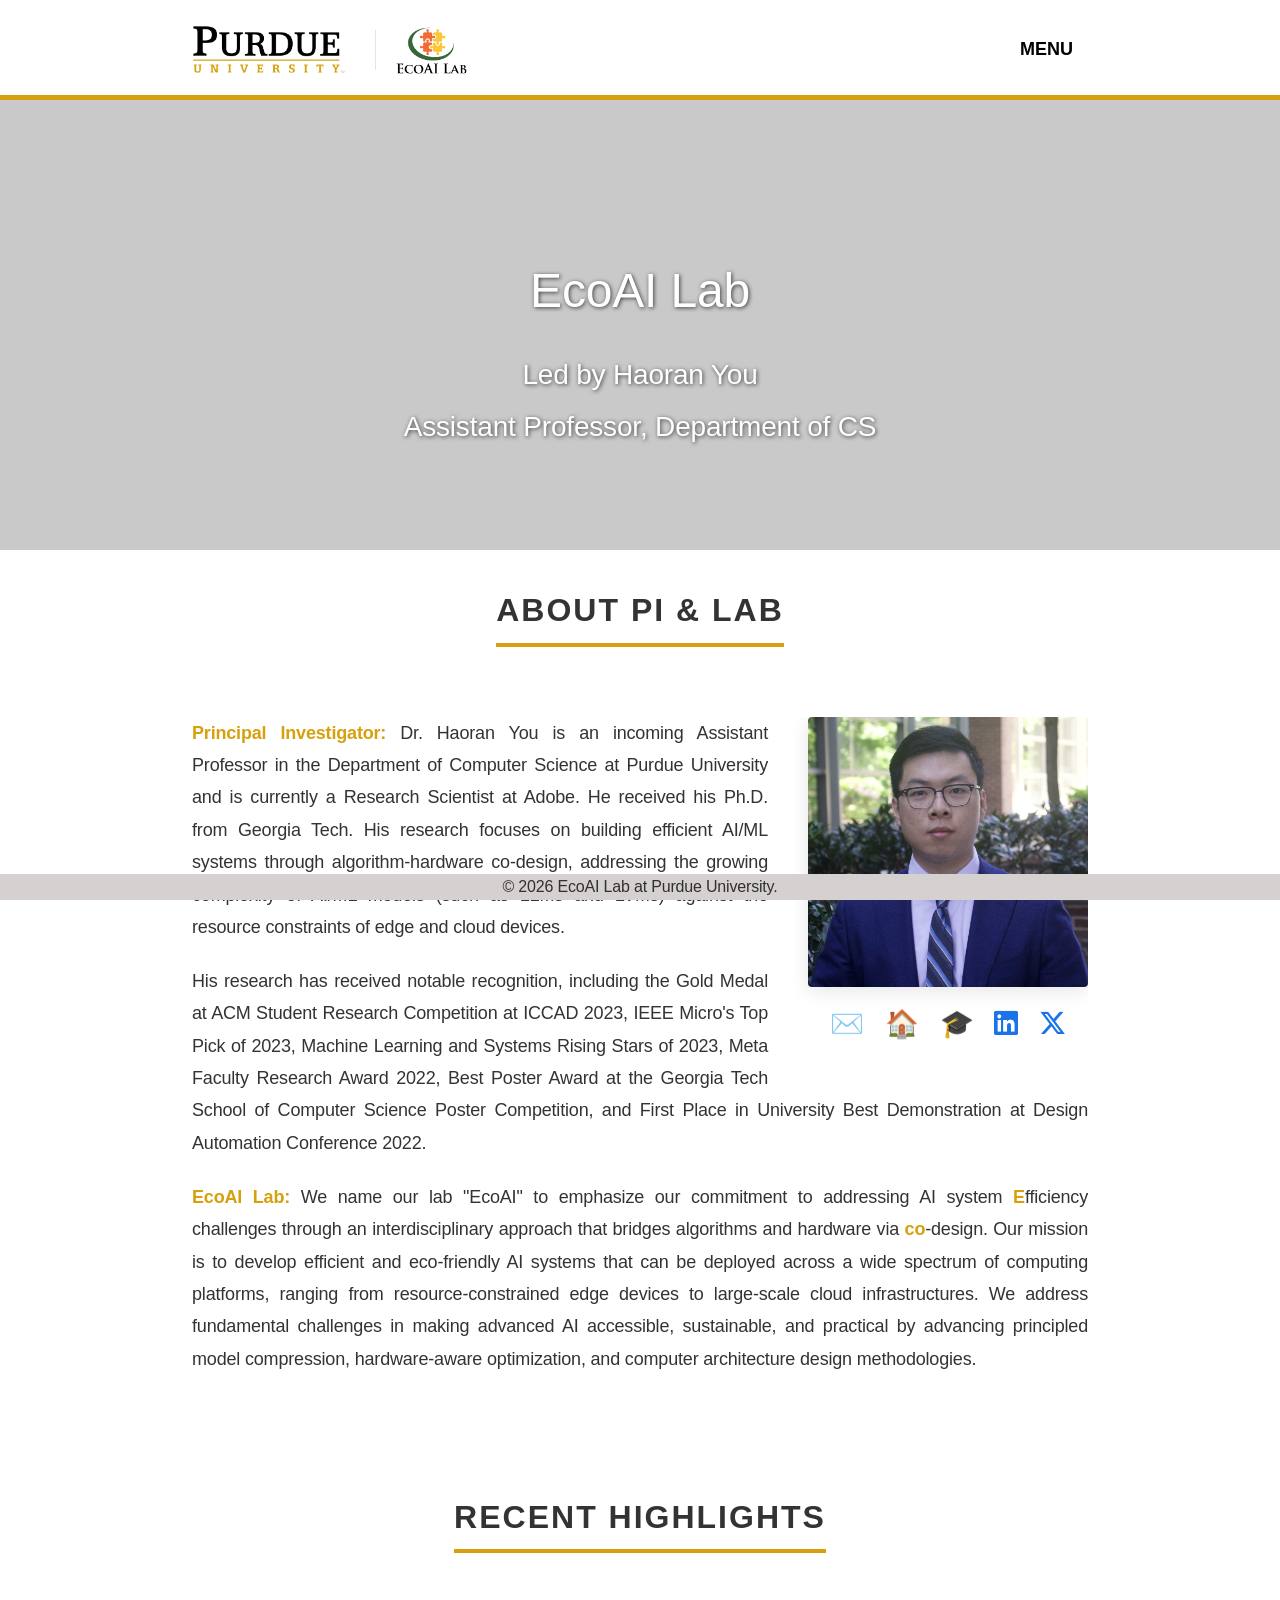
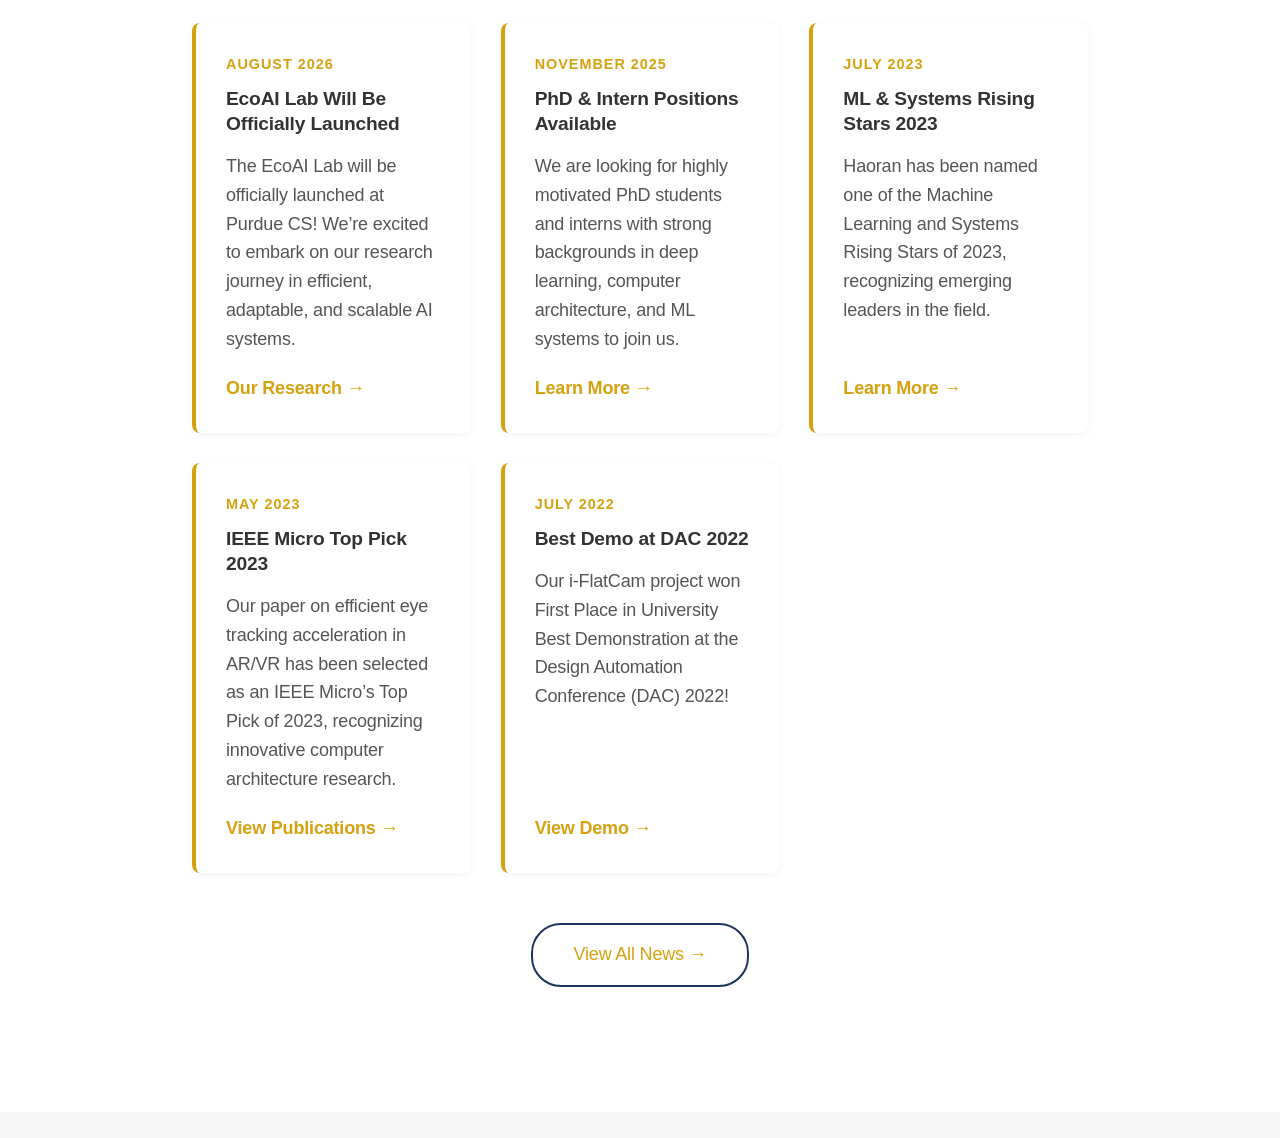
==== commit b2b4cb3c: "update" ====
--- a/index.html
+++ b/index.html
@@ -28,6 +28,14 @@
 	<link rel="stylesheet" href="/css/responsive-menu.css">
 	<link rel="shortcut icon" href="/favicon.ico">
 	
+	<script async src="https://www.googletagmanager.com/gtag/js?id=G-CJ01WL3BFP"></script>
+	<script>
+	  window.dataLayer = window.dataLayer || [];
+	  function gtag(){dataLayer.push(arguments);}
+	  gtag('js', new Date());
+
+	  gtag('config', 'G-CJ01WL3BFP');
+	</script>
 </head>
 <body class="body">
 	<div class="container container--outer">
@@ -138,41 +146,11 @@
   text-shadow: 1px 1px 4px rgba(0, 0, 0, 0.7);
 }
 
-.hero-content .prof-title {
-  font-size: 1.5rem;
+.hero-content .prof-line {
+  font-size: 1.75rem;
   color: #fff;
   margin-bottom: 5px;
   text-shadow: 1px 1px 4px rgba(0, 0, 0, 0.7);
-}
-
-.hero-content .prof-dept {
-  font-size: 1.5rem;
-  color: #fff;
-  margin-bottom: 5px;
-  text-shadow: 1px 1px 4px rgba(0, 0, 0, 0.7);
-}
-
-.hero-icons {
-  margin-top: 15px;
-}
-
-.hero-icons a {
-  display: inline-block;
-  margin: 0 10px;
-  color: #fff;
-  font-size: 1.5rem;
-  transition: color 0.3s;
-  filter: drop-shadow(1px 1px 3px rgba(0, 0, 0, 0.5));
-}
-
-.hero-icons a:hover {
-  color: #D5A10E;
-}
-
-.hero-icons svg {
-  width: 28px;
-  height: 28px;
-  vertical-align: middle;
 }
 
 .content-section {
@@ -208,14 +186,13 @@
   background: #D5A10E;
 }
 
-.bio-row {
-  display: flex;
-  align-items: flex-start;
-  gap: 50px;
+.bio-row::after {
+  content: '';
+  display: table;
+  clear: both;
 }
 
 .bio-text {
-  flex: 1;
   text-align: justify;
   text-justify: inter-word;
   hyphens: auto;
@@ -228,7 +205,9 @@
 }
 
 .bio-photo {
-  flex: 0 0 280px;
+  float: right;
+  width: 280px;
+  margin: 0 0 20px 40px;
 }
 
 .bio-photo img {
@@ -237,15 +216,28 @@
   box-shadow: 0 4px 20px rgba(0, 0, 0, 0.1);
 }
 
+.bio-photo .icons {
+  text-align: center;
+  margin-top: 15px;
+}
+
+.bio-photo .icons a {
+  color: #1a73e8;
+  margin: 0 8px;
+  font-size: 1.7rem;
+  text-decoration: none;
+}
+
+.bio-photo .icons a:hover {
+  color: #D5A10E;
+}
+
 @media (max-width: 900px) {
-  .bio-row {
-    flex-direction: column-reverse;
-    gap: 30px;
-  }
   .bio-photo {
-    flex: 0 0 auto;
+    float: none;
+    width: 100%;
     max-width: 280px;
-    margin: 0 auto;
+    margin: 0 auto 20px;
   }
 }
 
@@ -257,13 +249,8 @@
     font-size: 2.2rem;
     margin-bottom: 20px;
   }
-  .hero-content .prof-title,
-  .hero-content .prof-dept {
+  .hero-content .prof-line {
     font-size: 1.2rem;
-  }
-  .hero-icons svg {
-    width: 24px;
-    height: 24px;
   }
 }
 
@@ -383,23 +370,9 @@
 <div class="hero-section">
   <div class="hero-overlay"></div>
   <div class="hero-content">
-    <h1>Haoran You</h1>
-    <p class="prof-title">Incoming Assistant Professor</p>
-    <p class="prof-dept">Department of Computer Science</p>
-    <div class="hero-icons">
-      <a href="mailto:haoran@purdue.edu" title="Email">
-        <svg width="30" height="30" viewBox="0 0 24 24" fill="currentColor"><path d="M20 4H4c-1.1 0-2 .9-2 2v12c0 1.1.9 2 2 2h16c1.1 0 2-.9 2-2V6c0-1.1-.9-2-2-2zm0 4l-8 5-8-5V6l8 5 8-5v2z"/></svg>
-      </a>
-      <a href="https://scholar.google.com/citations?user=YJWCW8gAAAAJ" target="_blank" title="Google Scholar">
-        <svg width="24" height="24" viewBox="128 128 820 768" fill="currentColor"><path d="M554.5 616.2c-3.9-0.5-9.9-0.7-18-0.7-13 0-25.8 0.9-38.5 2.6-12.6 1.7-25.8 4.8-39.4 9.2-13.6 4.4-25.5 10.1-35.7 16.9-10.2 6.9-18.6 16-25.2 27.4-6.6 11.4-9.9 24.4-9.9 38.8 0 13.7 2.9 26.3 8.6 37.5 5.8 11.3 13.3 20.6 22.5 27.8 9.2 7.2 19.9 13.4 32 18.4 12.1 5 24.4 8.6 36.8 10.7 12.4 2.1 24.8 3.1 37.4 3.1 14.2 0 27.9-1.6 41-4.8 13.1-3.2 25.3-8 36.4-14.4 11.2-6.4 20.1-15.3 26.9-26.9 6.7-11.5 10.1-24.9 10.1-40.1 0-6.1-0.9-12.1-2.6-18-1.7-5.9-3.5-11-5.3-15.5-1.8-4.4-5.2-9.5-9.9-15.3-4.8-5.8-8.4-10.1-10.9-12.9-2.5-2.8-7.2-7.1-14.2-12.7-7-5.6-11.5-9.2-13.4-10.7-2-1.5-7.1-5.2-15.3-11-8.2-5.8-12.7-9-13.4-9.4zM572.5 312.3c-7.6-15.3-17.9-28-30.9-38.1-13-10.1-27.4-15.1-43.1-15.1-10.3 0-20.4 2.4-30.4 7.2-9.9 4.8-18.1 11.2-24.5 19.3-11.3 14.5-16.9 34.1-16.9 58.9 0 11.3 1.2 23.2 3.7 35.9 2.5 12.6 6.3 25.3 11.6 37.9 5.3 12.6 11.7 24 19.1 34 7.5 10.1 16.7 18.3 27.6 24.7s22.8 9.6 35.5 9.6c9.1 0 18.6-2 28.5-6.1 9.9-4 18-9.4 24.1-16 13-13.7 19.5-33.2 19.5-58.5 0-14.5-2.1-29.9-6.3-46.2-4-16.3-9.9-32.1-17.5-47.5z" /><path d="M814.1 136.4H208c-44 0-80 36-80 80v612.9c0 44 36 80 80 80h606.1c44 0 80-36 80-80V216.4c0-44-36-80-80-80z m-41.8 71.1s-18.7 22.8 4.2 64.4c0 0 4.2 13.1 3.5 21.5 0 0-7.5 39.4 0.1 74 0 0 8.9 108.7 0.5 127.3 0 0-3.4 24.9-27.6 20.1 0 0-22.1 0-21.5-42.2 0 0-2.8-28.4 0-82.4 0 0 4.2-42.9 2.8-69.9 0 0-4.2-33.2 1.4-45 0 0 13.8-18.7 11.1-47.1l-0.5-1.9-98.7 77.4c1.3 2.2 2.6 4.3 3.8 6.5 9.3 17.2 14 36.8 14 58.9 0 17.7-3 33.6-9 47.7-6 14.1-13.3 25.5-21.9 34.2-8.6 8.7-17.1 16.7-25.6 23.9-8.5 7.2-15.7 14.8-21.7 22.6-6 7.9-9 15.9-9 24.3 0 8.8 3.9 17.5 11.8 25.9 7.9 8.5 17.3 16.8 28.3 25s22.1 17.2 33.3 27.1c11.2 9.8 20.7 22.6 28.5 38.3 7.9 15.7 11.8 33.1 11.8 52.3 0 22.3-6 43.6-18 63.7-17.4 29.9-43.1 52-77.1 66.1-34 14.1-70.6 21.2-109.9 21.2-32.4 0-62.6-5.1-90.7-15.3-28.1-10.2-49.3-27.1-63.5-50.6-8.8-14.5-13.3-30.5-13.3-48.2 0-19.9 5.5-38.3 16.4-55.2 10.9-16.9 25.5-31 43.6-42.3 32-20.1 81.6-32.4 148.6-36.8-7.9-10.1-13.7-19.1-17.5-27.1-3.8-8-5.7-17-5.7-27.1 0-9.8 2.6-20.2 7.7-31.3-11.3 1-19.6 1.5-25 1.5-36.3 0-66.9-11.8-91.8-35.5-24.9-23.7-37.4-53.7-37.4-90 0-4.3 0.2-8.5 0.6-12.7H220L437.3 182.6H802l-31.4 24.6 1.7 0.3z" /></svg>
-      </a>
-      <a href="https://www.linkedin.com/in/haoranyou" target="_blank" title="LinkedIn">
-        <svg width="24" height="24" viewBox="0 0 352 352" fill="currentColor"><path d="M0,40v272c0,21.9,18.1,40,40,40h272c21.9,0,40-18.1,40-40V40c0-21.9-18.1-40-40-40H40C18.1,0,0,18.1,0,40z M312,32 c4.6,0,8,3.4,8,8v272c0,4.6-3.4,8-8,8H40c-4.6,0-8-3.4-8-8V40c0-4.6,3.4-8,8-8H312z M59.5,87c0,15.2,12.3,27.5,27.5,27.5 c15.2,0,27.5-12.3,27.5-27.5c0-15.2-12.3-27.5-27.5-27.5C71.8,59.5,59.5,71.8,59.5,87z M187,157h-1v-21h-45v152h47v-75 c0-19.8,3.9-39,28.5-39c24.2,0,24.5,22.4,24.5,40v74h47v-83.5c0-40.9-8.7-72-56.5-72C208.5,132.5,193.3,145.1,187,157z M64,288h47.5 V136H64V288z"/></svg>
-      </a>
-      <a href="https://x.com/ranery1998" target="_blank" title="X">
-        <svg width="24" height="24" viewBox="0 0 24 24" fill="currentColor"><path d="M18.244 2.25h3.308l-7.227 8.26 8.502 11.24H16.17l-4.714-6.231-5.401 6.231H2.745l7.73-8.835L1.254 2.25H8.08l4.253 5.622zm-1.161 17.52h1.833L7.084 4.126H5.117z"/></svg>
-      </a>
-    </div>
+    <h1>EcoAI Lab</h1>
+    <p class="prof-line">Led by Haoran You</p>
+    <p class="prof-line">Assistant Professor, Department of CS</p>
   </div>
 </div>
 
@@ -410,6 +383,16 @@
 </div>
 
 <div class="bio-row">
+  <div class="bio-photo">
+    <img src="/img/haoran_profile_new.png" alt="Haoran You">
+    <div class="icons">
+      <a href="mailto:haoran@purdue.edu" title="Email">✉️</a>
+      <a href="https://www.haoranyou.com" target="_blank" title="Homepage">🏠</a>
+      <a href="https://scholar.google.com/citations?user=YJWCW8gAAAAJ" target="_blank" title="Google Scholar">🎓</a>
+      <a href="https://www.linkedin.com/in/haoranyou" target="_blank" title="LinkedIn"><i class="fab fa-linkedin"></i></a>
+      <a href="https://x.com/ranery1998" target="_blank" title="X"><i class="fab fa-x-twitter"></i></a>
+    </div>
+  </div>
   <div class="bio-text">
     <p>
     <strong style="color:#D5A10E">Principal Investigator:</strong> 
@@ -420,20 +403,11 @@
     <p>
     His research has received notable recognition, including the Gold Medal at ACM Student Research Competition at ICCAD 2023, IEEE Micro's Top Pick of 2023, Machine Learning and Systems Rising Stars of 2023, Meta Faculty Research Award 2022, Best Poster Award at the Georgia Tech School of Computer Science Poster Competition, and First Place in University Best Demonstration at Design Automation Conference 2022.
     </p>
+    <p>
+    <strong style="color:#D5A10E">EcoAI Lab:</strong>
+    We name our lab "EcoAI" to emphasize our commitment to addressing AI system <strong style="color:#D5A10E">E</strong>fficiency challenges through an interdisciplinary approach that bridges algorithms and hardware via <strong style="color:#D5A10E">co</strong>-design. Our mission is to develop efficient and eco-friendly AI systems that can be deployed across a wide spectrum of computing platforms, ranging from resource-constrained edge devices to large-scale cloud infrastructures. We address fundamental challenges in making advanced AI accessible, sustainable, and practical by advancing principled model compression, hardware-aware optimization, and computer architecture design methodologies.
     </p>
   </div>
-  <div class="bio-photo">
-    <img src="/img/haoran_profile_new.png" alt="Haoran You">
-  </div>
-</div>
-</div>
-
-<div class="bio-row">
-<div class="bio-text">
-    <p>
-  <strong style="color:#D5A10E">EcoAI Lab:</strong>
-  We name our lab "EcoAI" to emphasize our commitment to addressing AI system <strong style="color:#D5A10E">E</strong>fficiency challenges through an interdisciplinary approach that bridges algorithms and hardware via <strong style="color:#D5A10E">co</strong>-design. Our mission is to develop efficient and eco-friendly AI systems that can be deployed across a wide spectrum of computing platforms, ranging from resource-constrained edge devices to large-scale cloud infrastructures. We address fundamental challenges in making advanced AI accessible, sustainable, and practical by advancing principled model compression, hardware-aware optimization, and computer architecture design methodologies.
-    </p>
 </div>
 </div>
 
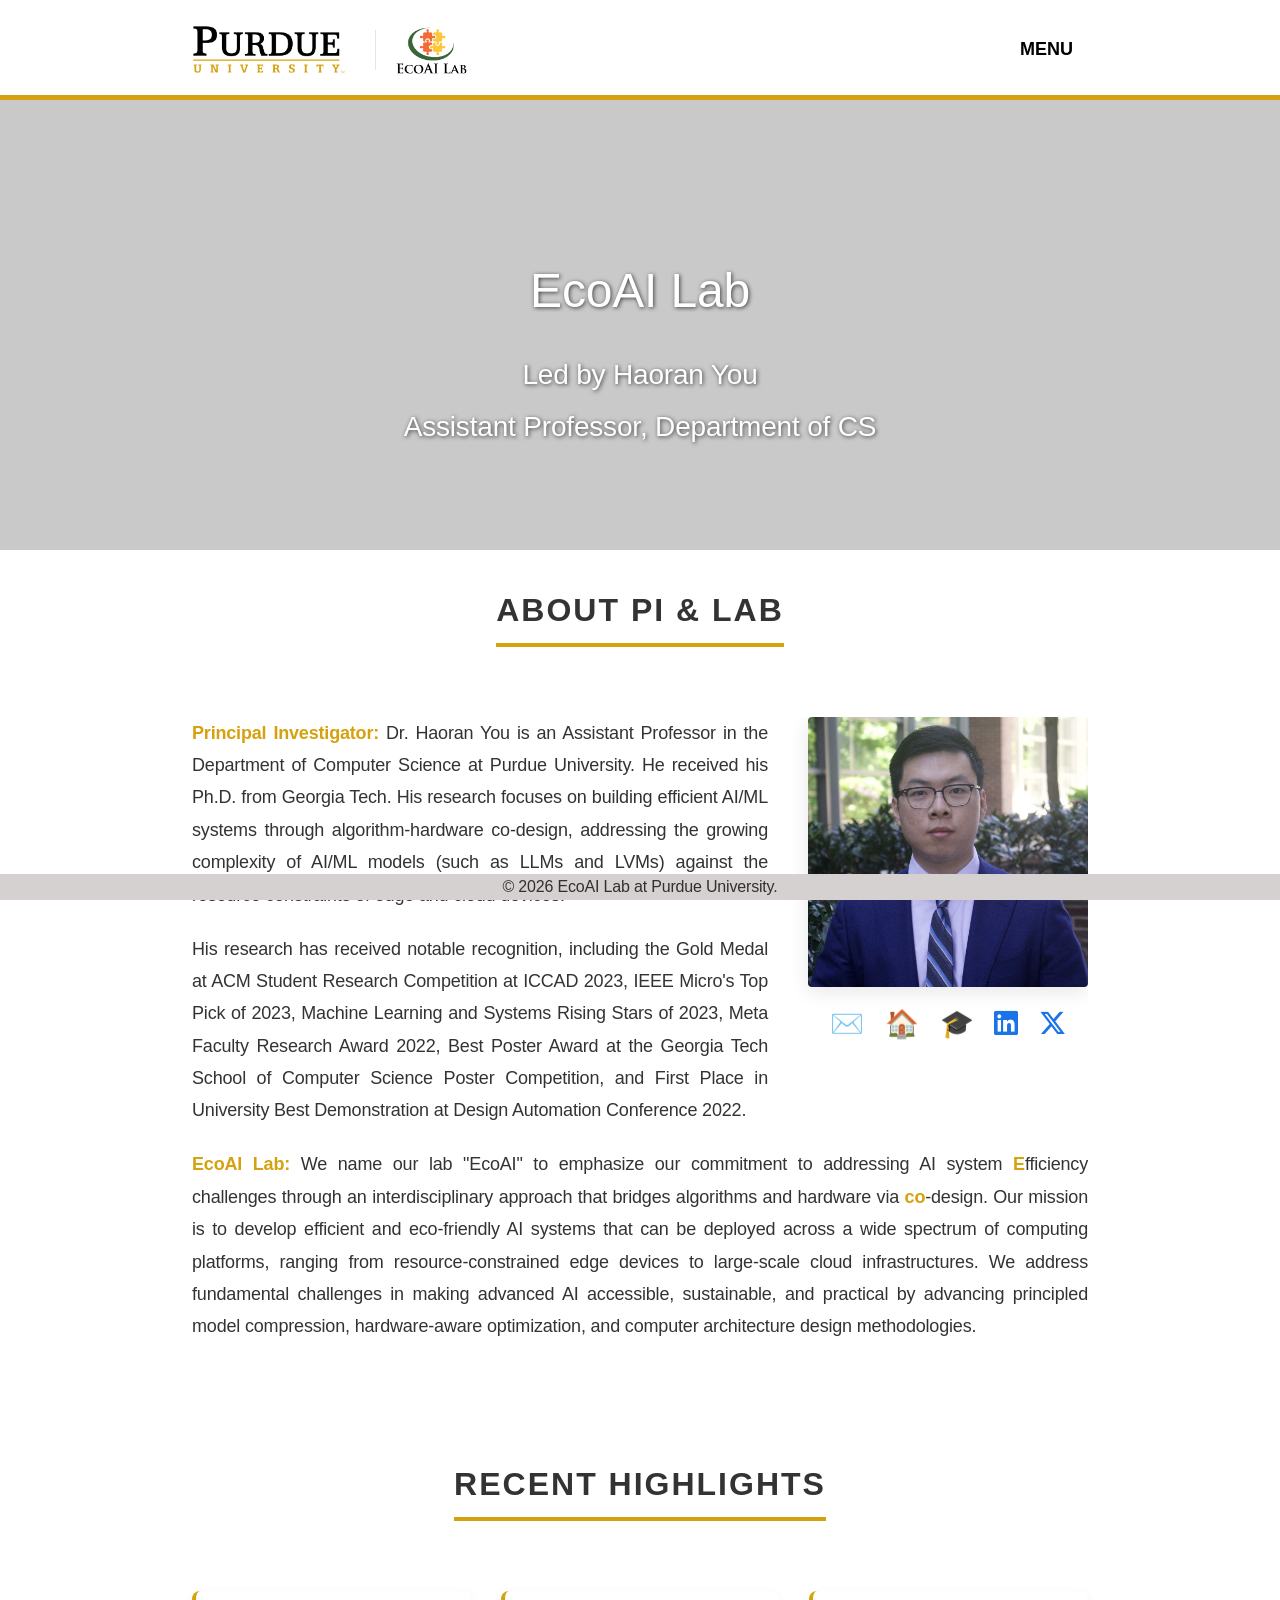
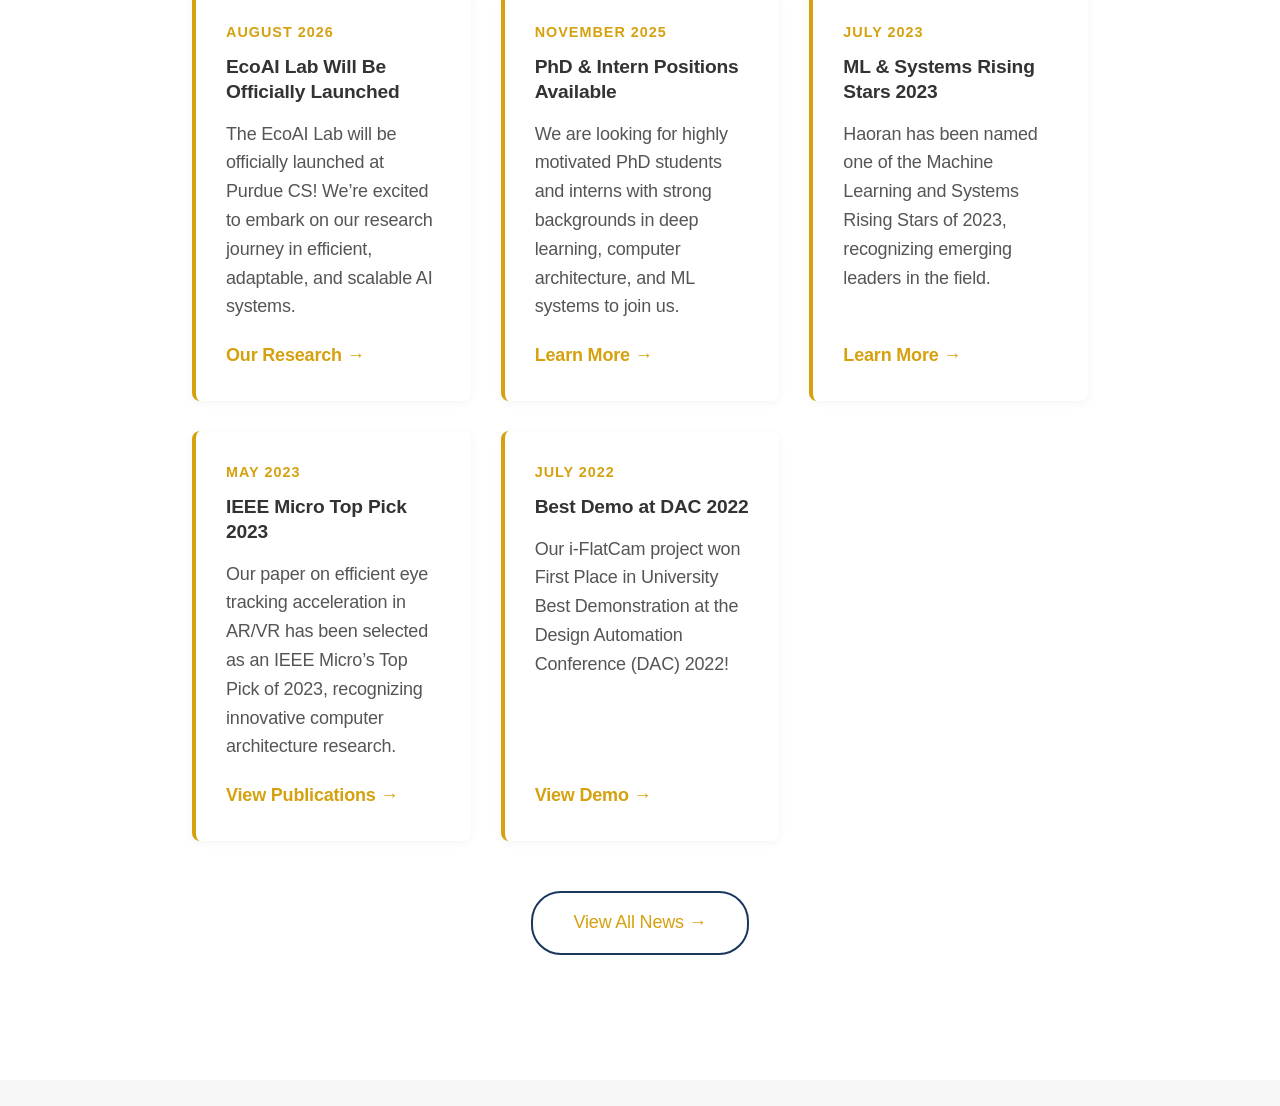
==== commit ec8ee4e2: "Update PI bio to reflect current Purdue appointment Co-Authored-By: Claude Sonnet 5 <noreply@anthrop" ====
--- a/index.html
+++ b/index.html
@@ -11,9 +11,8 @@
 	<meta property="og:title" content="Home" />
 <meta property="og:description" content="EcoAI Lab Website" />
 <meta property="og:type" content="website" />
-<meta property="og:url" content="http://localhost:1313/" />
-
-<meta property="og:updated_time" content="2026-06-22T22:23:07-05:00"/>
+<meta property="og:url" content="https://www.haoranyou.com/" />
+
 
 	<meta name="twitter:card" content="summary"/>
 <meta name="twitter:title" content="Home"/>
@@ -396,7 +395,7 @@
   <div class="bio-text">
     <p>
     <strong style="color:#D5A10E">Principal Investigator:</strong> 
-    Dr. Haoran You is an incoming Assistant Professor in the Department of Computer Science at Purdue University and is currently a Research Scientist at Adobe.
+    Dr. Haoran You is an Assistant Professor in the Department of Computer Science at Purdue University.
     <!-- Previously, he was a Research Scientist at Adobe, where he developed efficient GenAI models achieving 33% lower serving cost for Generative Fill and Remove tools in Photoshop, Lightroom, Express, and Firefly.  -->
     He received his Ph.D. from Georgia Tech. His research focuses on building efficient AI/ML systems through algorithm-hardware co-design, addressing the growing complexity of AI/ML models (such as LLMs and LVMs) against the resource constraints of edge and cloud devices.
     </p>
@@ -474,5 +473,5 @@
 </footer>
 	</div>
 <script async defer src="/js/menu.js"></script>
-<script src="/js/responsive-menu.js"></script><script data-no-instant>document.write('<script src="/livereload.js?port=1313&mindelay=10"></' + 'script>')</script></body>
+<script src="/js/responsive-menu.js"></script></body>
 </html>
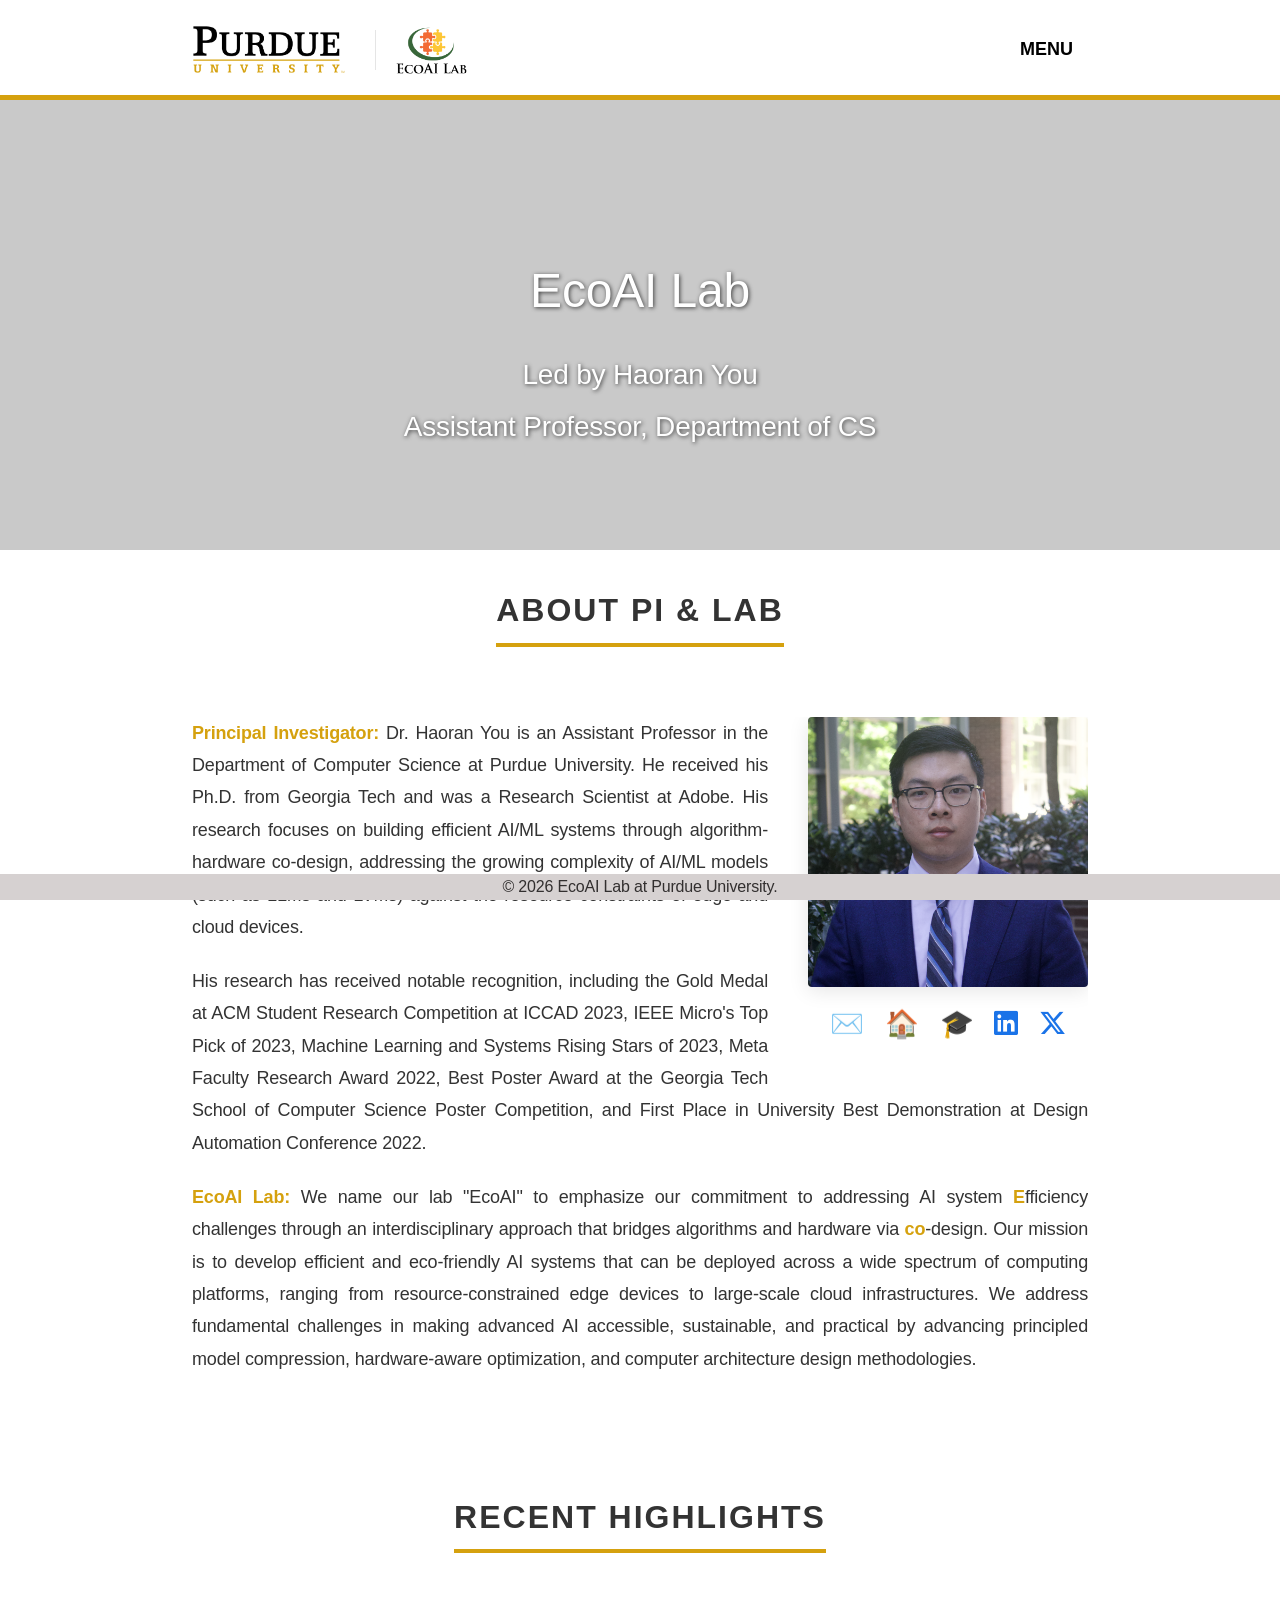
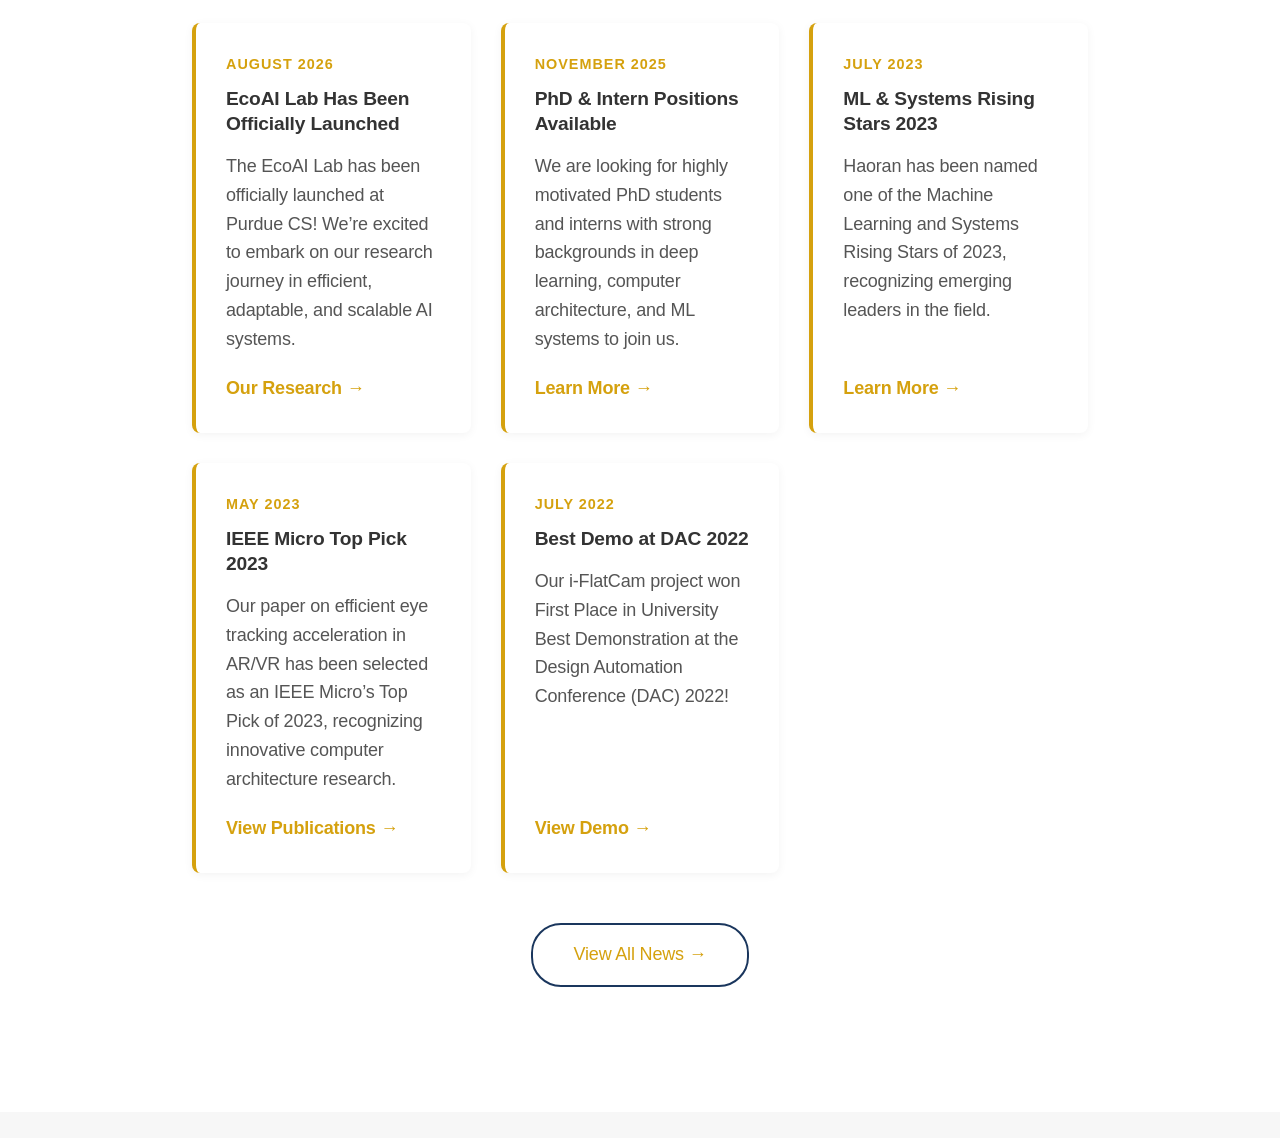
==== commit 96ec4419: "update" ====
--- a/index.html
+++ b/index.html
@@ -397,7 +397,7 @@
     <strong style="color:#D5A10E">Principal Investigator:</strong> 
     Dr. Haoran You is an Assistant Professor in the Department of Computer Science at Purdue University.
     <!-- Previously, he was a Research Scientist at Adobe, where he developed efficient GenAI models achieving 33% lower serving cost for Generative Fill and Remove tools in Photoshop, Lightroom, Express, and Firefly.  -->
-    He received his Ph.D. from Georgia Tech. His research focuses on building efficient AI/ML systems through algorithm-hardware co-design, addressing the growing complexity of AI/ML models (such as LLMs and LVMs) against the resource constraints of edge and cloud devices.
+    He received his Ph.D. from Georgia Tech and was a Research Scientist at Adobe. His research focuses on building efficient AI/ML systems through algorithm-hardware co-design, addressing the growing complexity of AI/ML models (such as LLMs and LVMs) against the resource constraints of edge and cloud devices.
     </p>
     <p>
     His research has received notable recognition, including the Gold Medal at ACM Student Research Competition at ICCAD 2023, IEEE Micro's Top Pick of 2023, Machine Learning and Systems Rising Stars of 2023, Meta Faculty Research Award 2022, Best Poster Award at the Georgia Tech School of Computer Science Poster Competition, and First Place in University Best Demonstration at Design Automation Conference 2022.
@@ -419,8 +419,8 @@
 <p><div class="news-grid">
     <div class="news-card">
       <div class="news-date">August 2026</div>
-      <div class="news-title">EcoAI Lab Will Be Officially Launched</div>
-      <div class="news-desc">The EcoAI Lab will be officially launched at Purdue CS! We&rsquo;re excited to embark on our research journey in efficient, adaptable, and scalable AI systems.</div>
+      <div class="news-title">EcoAI Lab Has Been Officially Launched</div>
+      <div class="news-desc">The EcoAI Lab has been officially launched at Purdue CS! We&rsquo;re excited to embark on our research journey in efficient, adaptable, and scalable AI systems.</div>
       <a href="/publications/" class="news-link">Our Research →</a>
     </div>
     <div class="news-card">
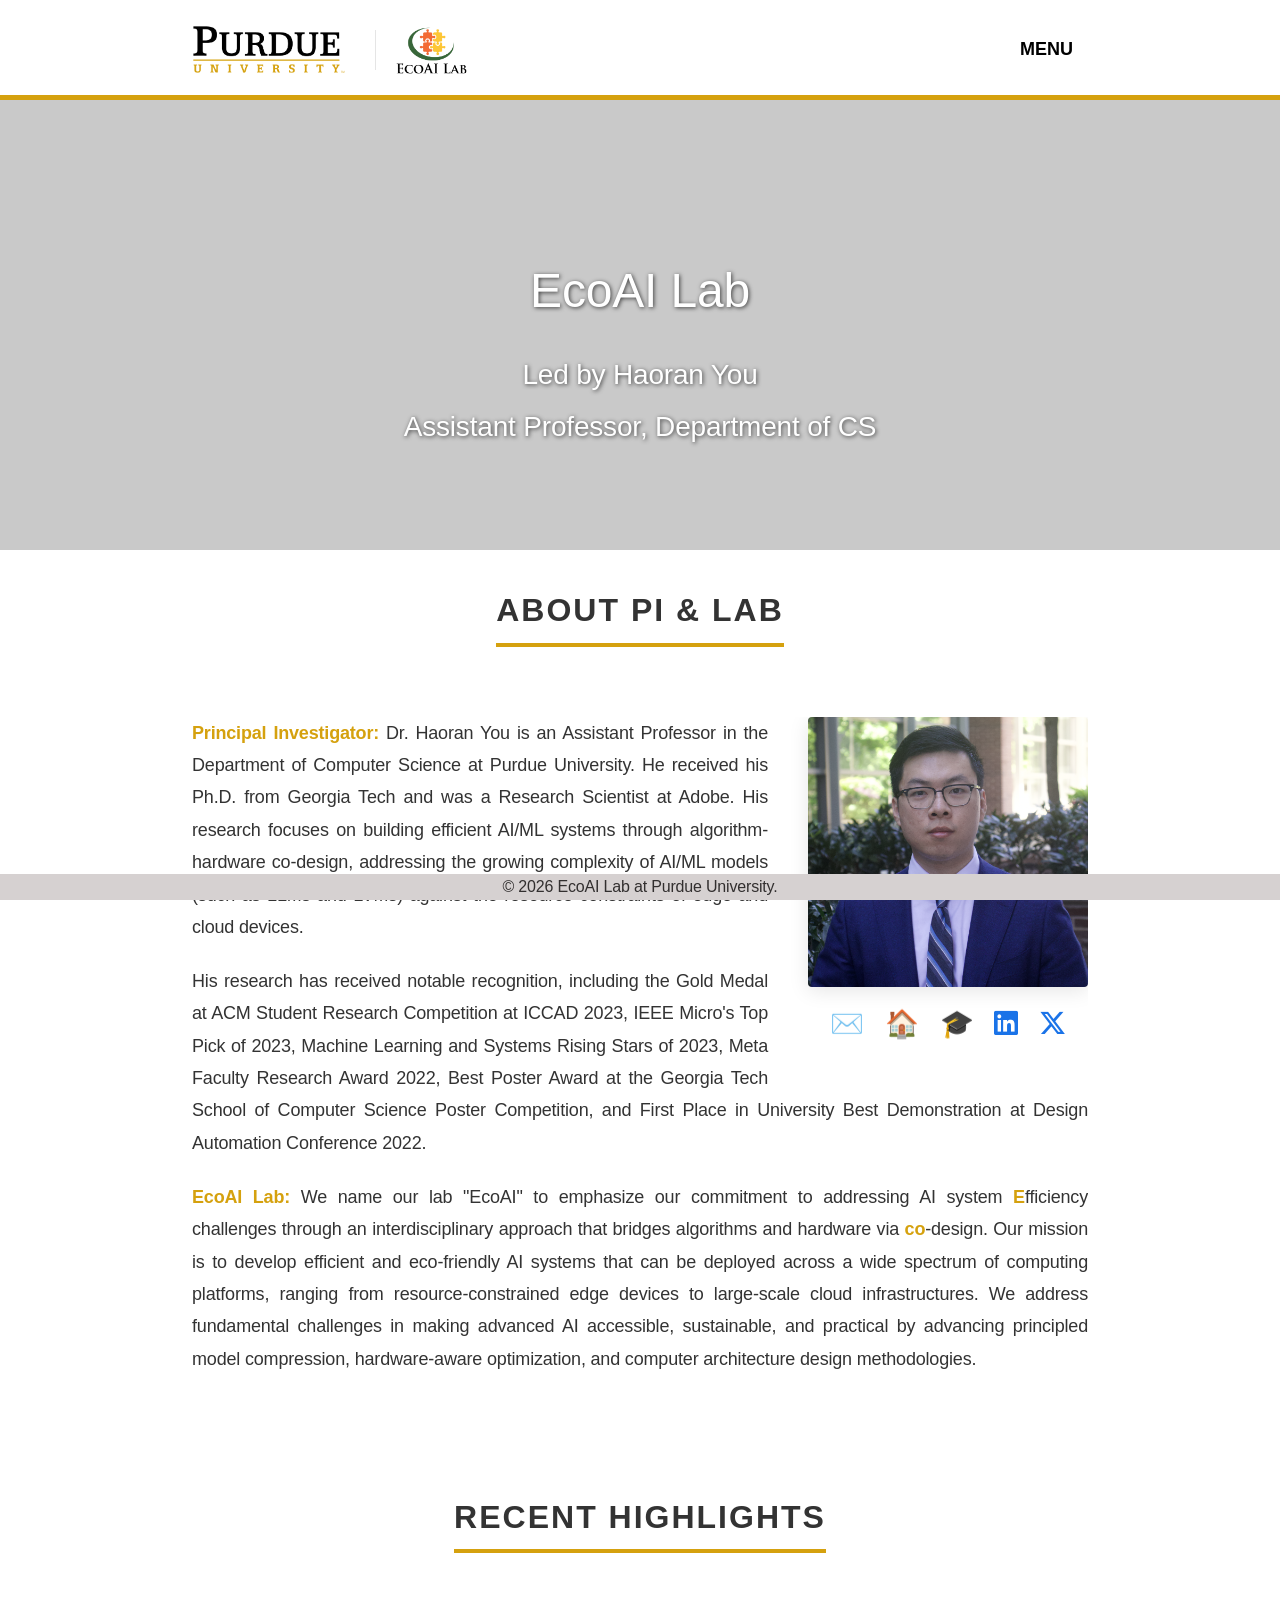
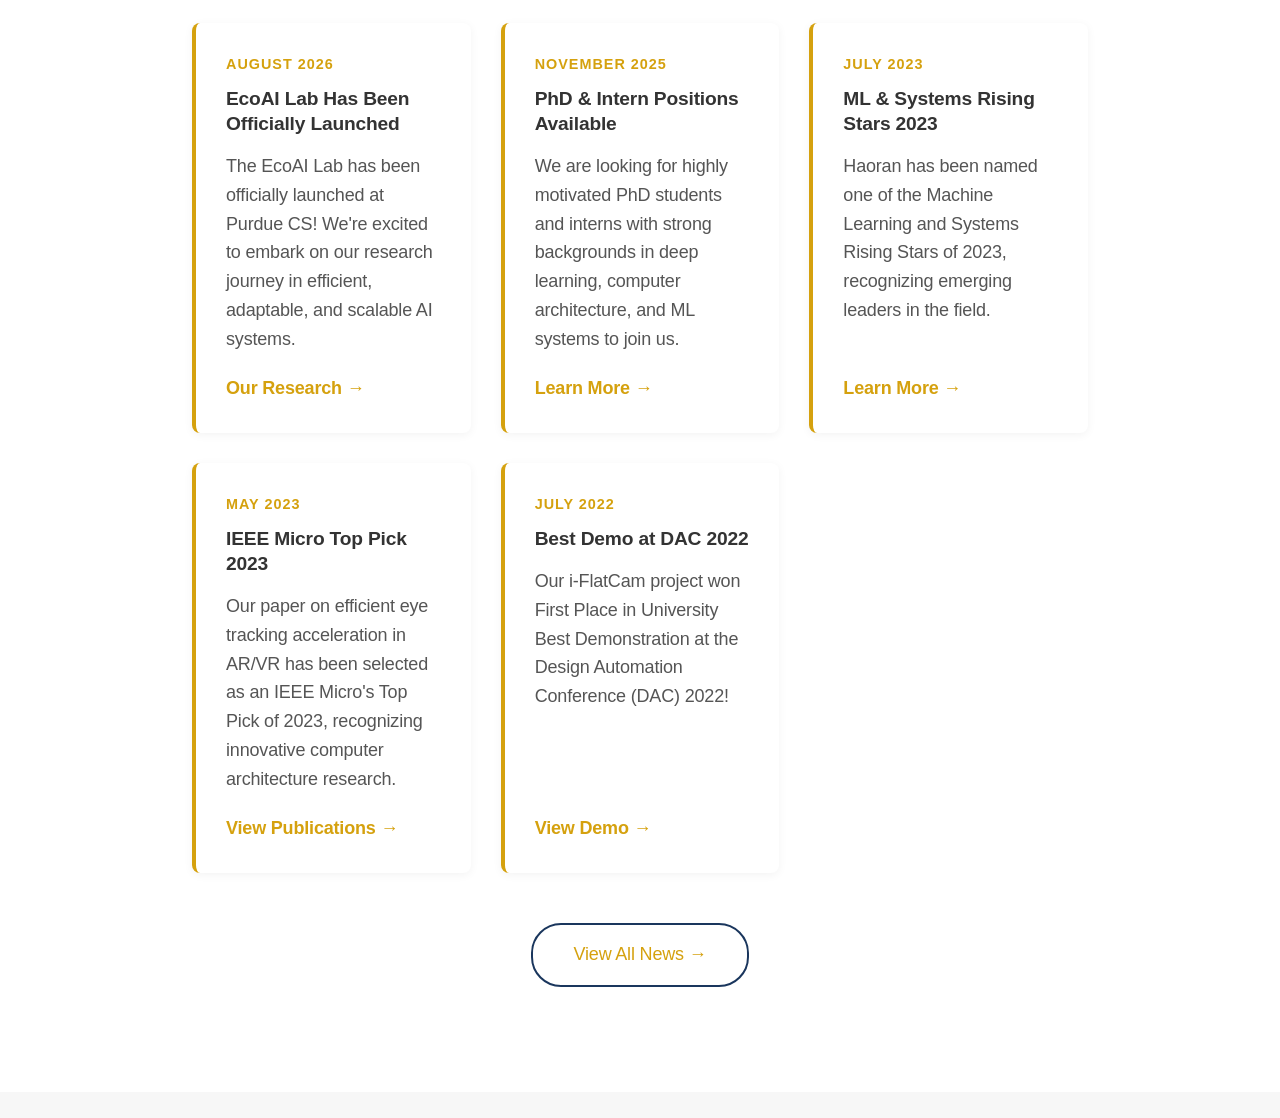
==== commit 1cdd99db: "Deploy EB-Decode blog post and publication entry Rebuild of the site from EcoAI-Dev @ 242e2a6, addin" ====
--- a/index.html
+++ b/index.html
@@ -1,22 +1,24 @@
 <!DOCTYPE html>
 <html class="no-js" lang="en-us">
 <head>
-	<meta name="generator" content="Hugo 0.55.6" />
+	<meta name="generator" content="Hugo 0.166.0">
 	<meta charset="UTF-8">
 	<meta name="viewport" content="width=device-width, initial-scale=1">
 	<meta http-equiv="X-UA-Compatible" content="IE=edge">
 	<title>EcoAI Lab</title>
 	<script>(function(d,e){d[e]=d[e].replace("no-js","js");})(document.documentElement,"className");</script>
 	<meta name="description" content="EcoAI Lab Website">
-	<meta property="og:title" content="Home" />
-<meta property="og:description" content="EcoAI Lab Website" />
-<meta property="og:type" content="website" />
-<meta property="og:url" content="https://www.haoranyou.com/" />
-
-
-	<meta name="twitter:card" content="summary"/>
-<meta name="twitter:title" content="Home"/>
-<meta name="twitter:description" content="EcoAI Lab Website"/>
+	<meta property="og:url" content="https://www.haoranyou.com/">
+	<meta property="og:site_name" content="EcoAI Lab">
+	<meta property="og:title" content="Home">
+	<meta property="og:description" content="EcoAI Lab at Purdue University, led by Prof. Haoran You, researching efficient and sustainable AI systems.">
+	<meta property="og:locale" content="en_us">
+	<meta property="og:type" content="website">
+
+	
+	<meta name="twitter:card" content="summary">
+	<meta name="twitter:title" content="Home">
+	<meta name="twitter:description" content="EcoAI Lab at Purdue University, led by Prof. Haoran You, researching efficient and sustainable AI systems.">
 
 	<link rel="dns-prefetch" href="//fonts.googleapis.com">
 	<link rel="dns-prefetch" href="//fonts.gstatic.com">
@@ -365,7 +367,6 @@
   }
 }
 </style>
-
 <div class="hero-section">
   <div class="hero-overlay"></div>
   <div class="hero-content">
@@ -374,13 +375,10 @@
     <p class="prof-line">Assistant Professor, Department of CS</p>
   </div>
 </div>
-
 <div class="content-section">
-
 <div class="section-header">
   <h2>About PI & Lab</h2>
 </div>
-
 <div class="bio-row">
   <div class="bio-photo">
     <img src="/img/haoran_profile_new.png" alt="Haoran You">
@@ -409,36 +407,33 @@
   </div>
 </div>
 </div>
-
 <div class="news-section">
-
   <div class="section-header">
     <h2>Recent Highlights</h2>
   </div>
-
-<p><div class="news-grid">
+  <div class="news-grid">
     <div class="news-card">
       <div class="news-date">August 2026</div>
       <div class="news-title">EcoAI Lab Has Been Officially Launched</div>
-      <div class="news-desc">The EcoAI Lab has been officially launched at Purdue CS! We&rsquo;re excited to embark on our research journey in efficient, adaptable, and scalable AI systems.</div>
+      <div class="news-desc">The EcoAI Lab has been officially launched at Purdue CS! We're excited to embark on our research journey in efficient, adaptable, and scalable AI systems.</div>
       <a href="/publications/" class="news-link">Our Research →</a>
     </div>
     <div class="news-card">
       <div class="news-date">November 2025</div>
-      <div class="news-title">PhD &amp; Intern Positions Available</div>
+      <div class="news-title">PhD & Intern Positions Available</div>
       <div class="news-desc">We are looking for highly motivated PhD students and interns with strong backgrounds in deep learning, computer architecture, and ML systems to join us.</div>
       <a href="/joinus/" class="news-link">Learn More →</a>
     </div>
     <div class="news-card">
       <div class="news-date">July 2023</div>
-      <div class="news-title">ML &amp; Systems Rising Stars 2023</div>
+      <div class="news-title">ML & Systems Rising Stars 2023</div>
       <div class="news-desc">Haoran has been named one of the Machine Learning and Systems Rising Stars of 2023, recognizing emerging leaders in the field.</div>
       <a href="https://mlcommons.org/2023/07/introducing-the-2023-mlcommons-rising-stars/" class="news-link">Learn More →</a>
     </div>
     <div class="news-card">
       <div class="news-date">May 2023</div>
       <div class="news-title">IEEE Micro Top Pick 2023</div>
-      <div class="news-desc">Our paper on efficient eye tracking acceleration in AR/VR has been selected as an IEEE Micro&rsquo;s Top Pick of 2023, recognizing innovative computer architecture research.</div>
+      <div class="news-desc">Our paper on efficient eye tracking acceleration in AR/VR has been selected as an IEEE Micro's Top Pick of 2023, recognizing innovative computer architecture research.</div>
       <a href="https://ieeexplore.ieee.org/document/10123119" class="news-link">View Publications →</a>
     </div>
     <div class="news-card">
@@ -450,9 +445,8 @@
   </div>
     <div class="news-btn-wrapper">
     <a href="/news/" class="news-btn">View All News →</a>
-  </div></p>
-
-<p></div></p>
+  </div>
+</div>
 
 	</div>
 </main>
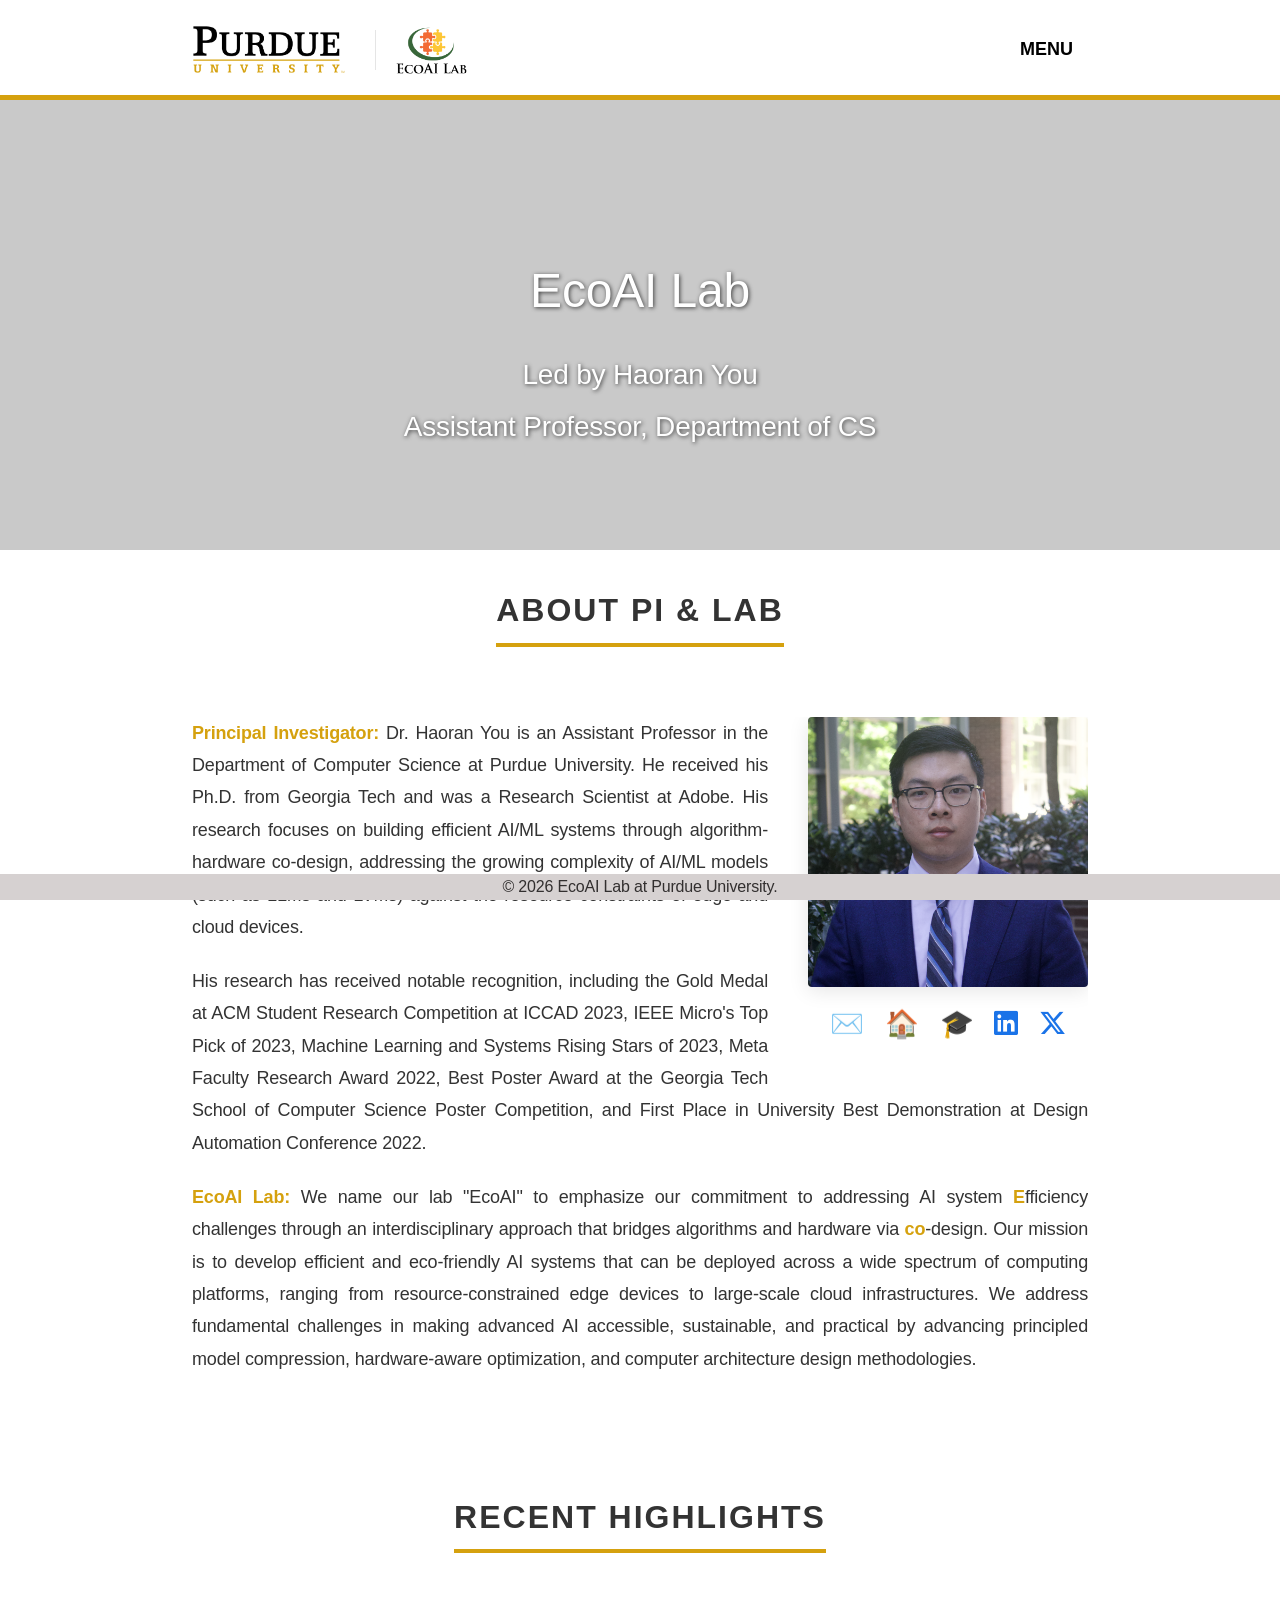
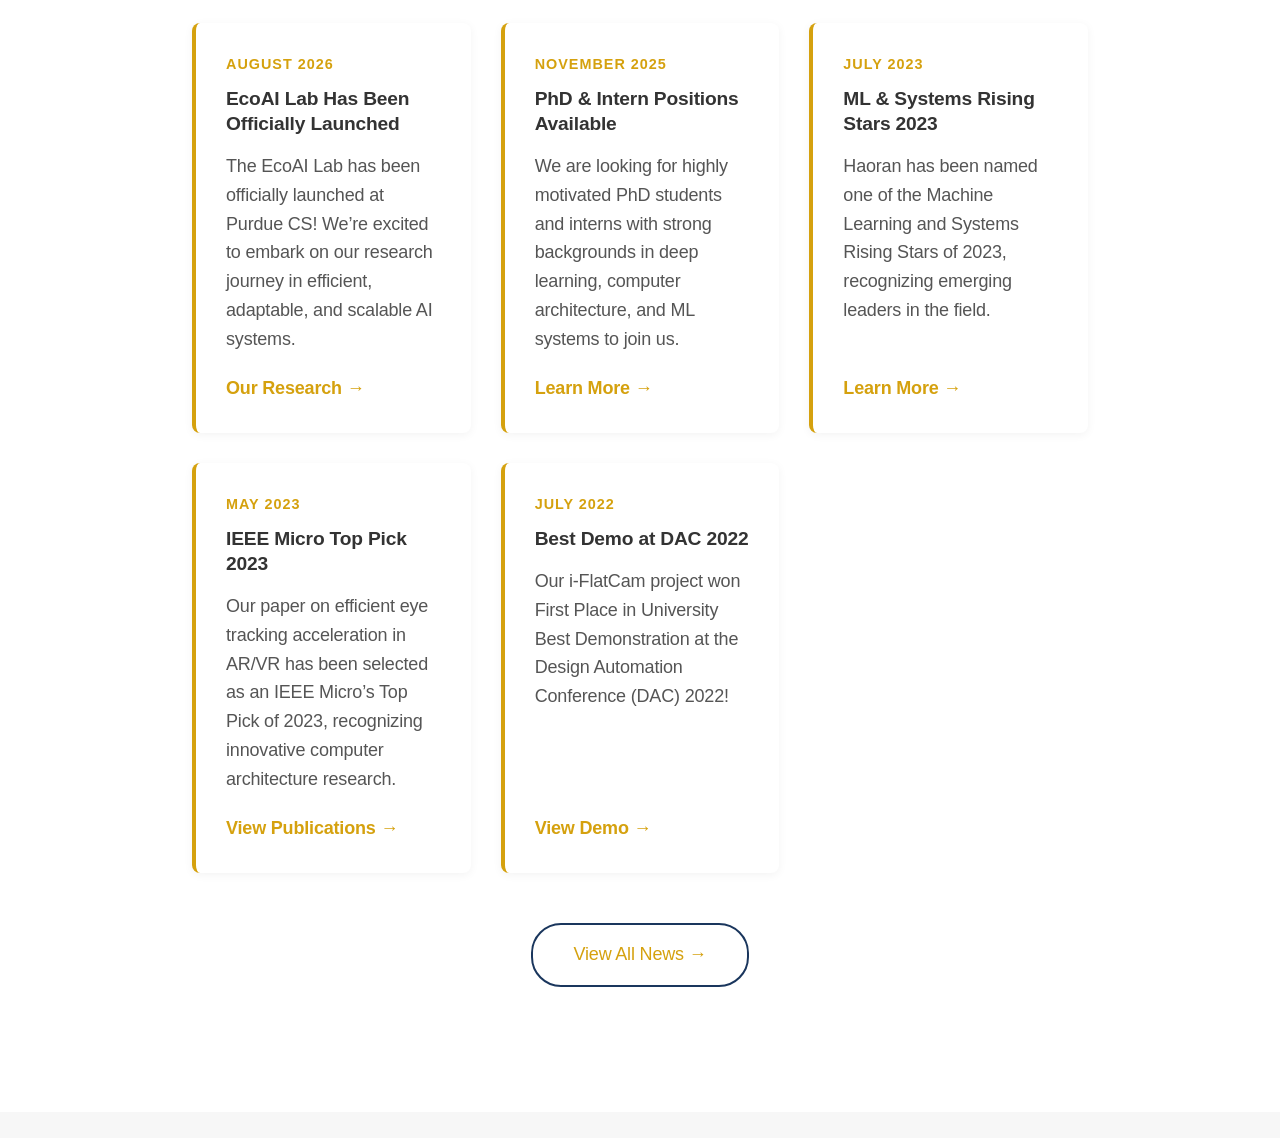
==== commit 32a35095: "Rebuild site output Co-Authored-By: Claude Sonnet 5 <noreply@anthropic.com>" ====
--- a/index.html
+++ b/index.html
@@ -1,24 +1,22 @@
 <!DOCTYPE html>
 <html class="no-js" lang="en-us">
 <head>
-	<meta name="generator" content="Hugo 0.166.0">
+	<meta name="generator" content="Hugo 0.55.6" />
 	<meta charset="UTF-8">
 	<meta name="viewport" content="width=device-width, initial-scale=1">
 	<meta http-equiv="X-UA-Compatible" content="IE=edge">
 	<title>EcoAI Lab</title>
 	<script>(function(d,e){d[e]=d[e].replace("no-js","js");})(document.documentElement,"className");</script>
 	<meta name="description" content="EcoAI Lab Website">
-	<meta property="og:url" content="https://www.haoranyou.com/">
-	<meta property="og:site_name" content="EcoAI Lab">
-	<meta property="og:title" content="Home">
-	<meta property="og:description" content="EcoAI Lab at Purdue University, led by Prof. Haoran You, researching efficient and sustainable AI systems.">
-	<meta property="og:locale" content="en_us">
-	<meta property="og:type" content="website">
-
-	
-	<meta name="twitter:card" content="summary">
-	<meta name="twitter:title" content="Home">
-	<meta name="twitter:description" content="EcoAI Lab at Purdue University, led by Prof. Haoran You, researching efficient and sustainable AI systems.">
+	<meta property="og:title" content="Home" />
+<meta property="og:description" content="EcoAI Lab at Purdue University, led by Prof. Haoran You, researching efficient and sustainable AI systems." />
+<meta property="og:type" content="website" />
+<meta property="og:url" content="https://www.haoranyou.com/" />
+
+
+	<meta name="twitter:card" content="summary"/>
+<meta name="twitter:title" content="Home"/>
+<meta name="twitter:description" content="EcoAI Lab at Purdue University, led by Prof. Haoran You, researching efficient and sustainable AI systems."/>
 
 	<link rel="dns-prefetch" href="//fonts.googleapis.com">
 	<link rel="dns-prefetch" href="//fonts.gstatic.com">
@@ -367,6 +365,7 @@
   }
 }
 </style>
+
 <div class="hero-section">
   <div class="hero-overlay"></div>
   <div class="hero-content">
@@ -375,10 +374,13 @@
     <p class="prof-line">Assistant Professor, Department of CS</p>
   </div>
 </div>
+
 <div class="content-section">
+
 <div class="section-header">
   <h2>About PI & Lab</h2>
 </div>
+
 <div class="bio-row">
   <div class="bio-photo">
     <img src="/img/haoran_profile_new.png" alt="Haoran You">
@@ -407,33 +409,36 @@
   </div>
 </div>
 </div>
+
 <div class="news-section">
+
   <div class="section-header">
     <h2>Recent Highlights</h2>
   </div>
-  <div class="news-grid">
+
+<p><div class="news-grid">
     <div class="news-card">
       <div class="news-date">August 2026</div>
       <div class="news-title">EcoAI Lab Has Been Officially Launched</div>
-      <div class="news-desc">The EcoAI Lab has been officially launched at Purdue CS! We're excited to embark on our research journey in efficient, adaptable, and scalable AI systems.</div>
+      <div class="news-desc">The EcoAI Lab has been officially launched at Purdue CS! We&rsquo;re excited to embark on our research journey in efficient, adaptable, and scalable AI systems.</div>
       <a href="/publications/" class="news-link">Our Research →</a>
     </div>
     <div class="news-card">
       <div class="news-date">November 2025</div>
-      <div class="news-title">PhD & Intern Positions Available</div>
+      <div class="news-title">PhD &amp; Intern Positions Available</div>
       <div class="news-desc">We are looking for highly motivated PhD students and interns with strong backgrounds in deep learning, computer architecture, and ML systems to join us.</div>
       <a href="/joinus/" class="news-link">Learn More →</a>
     </div>
     <div class="news-card">
       <div class="news-date">July 2023</div>
-      <div class="news-title">ML & Systems Rising Stars 2023</div>
+      <div class="news-title">ML &amp; Systems Rising Stars 2023</div>
       <div class="news-desc">Haoran has been named one of the Machine Learning and Systems Rising Stars of 2023, recognizing emerging leaders in the field.</div>
       <a href="https://mlcommons.org/2023/07/introducing-the-2023-mlcommons-rising-stars/" class="news-link">Learn More →</a>
     </div>
     <div class="news-card">
       <div class="news-date">May 2023</div>
       <div class="news-title">IEEE Micro Top Pick 2023</div>
-      <div class="news-desc">Our paper on efficient eye tracking acceleration in AR/VR has been selected as an IEEE Micro's Top Pick of 2023, recognizing innovative computer architecture research.</div>
+      <div class="news-desc">Our paper on efficient eye tracking acceleration in AR/VR has been selected as an IEEE Micro&rsquo;s Top Pick of 2023, recognizing innovative computer architecture research.</div>
       <a href="https://ieeexplore.ieee.org/document/10123119" class="news-link">View Publications →</a>
     </div>
     <div class="news-card">
@@ -445,8 +450,9 @@
   </div>
     <div class="news-btn-wrapper">
     <a href="/news/" class="news-btn">View All News →</a>
-  </div>
-</div>
+  </div></p>
+
+<p></div></p>
 
 	</div>
 </main>
